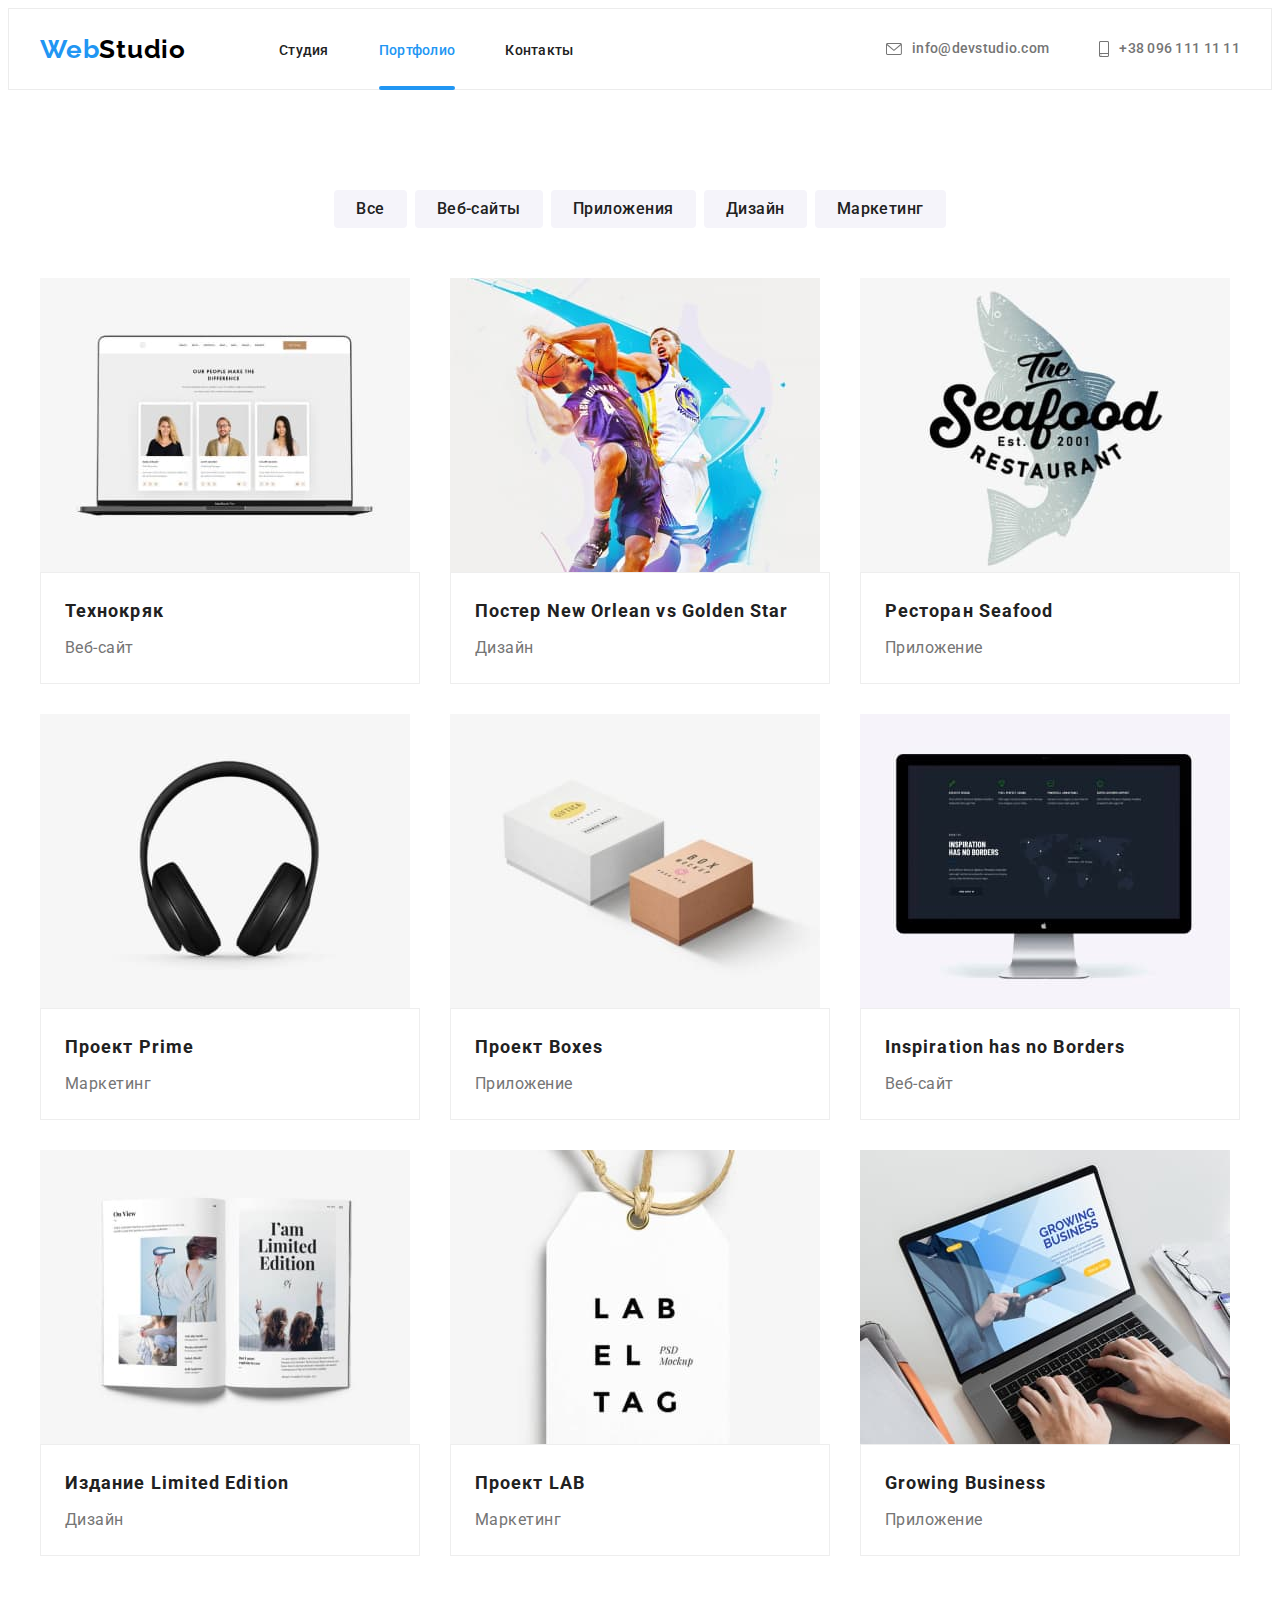
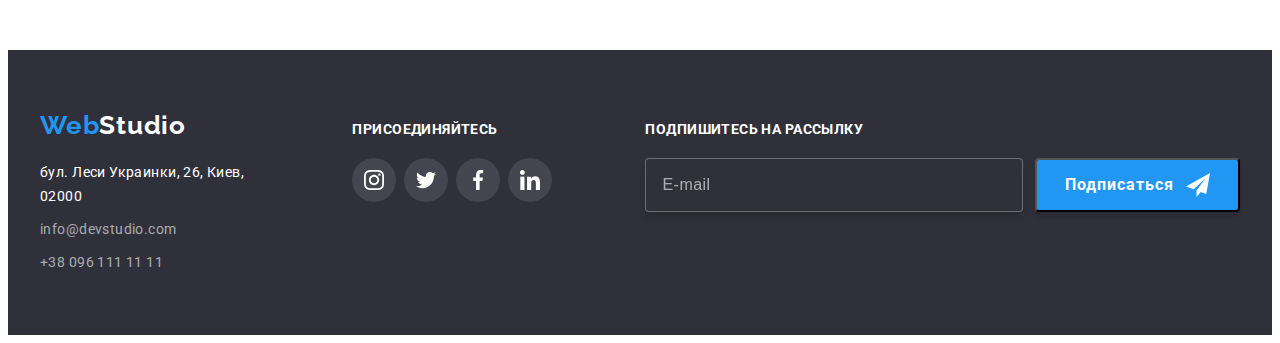
==== portfolio.html @ b23b130c "start" ====
<!DOCTYPE html>
<html lang="en">
<head>
    <meta charset="UTF-8">
    <meta http-equiv="X-UA-Compatible" content="IE=edge">
    <meta name="viewport" content="width=device-width, initial-scale=1.0">
    <title>Портфолио</title>
    <link rel="preconnect" href="https://fonts.gstatic.com">
    <link href="https://fonts.googleapis.com/css2?family=Raleway:wght@700&family=Roboto:wght@400;500;700;900&display=swap"
        rel="stylesheet">
    <link rel="stylesheet" href="https://cdnjs.cloudflare.com/ajax/libs/modern-normalize/1.0.0/modern-normalize.min.css"
        integrity="sha512-ISS7cAi1PEhQ8jnbJpJZMd29NlhNj4AWYyLOSp2CE/CsHxTCu+r+t0D2yoJudVrd0/8fTVPUVDzY5Tvli75u/g=="
        crossorigin="anonymous" />
    <link rel="stylesheet" href="https://cdnjs.cloudflare.com/ajax/libs/animate.css/4.1.1/animate.min.css" />
    <link rel="stylesheet" href="./css/styles.css">
</head>
<body>
    <!--header-->
    <header class="main-header">
        <div class="container">
            <nav class="navigation">
                <a class="link logo" href="index.html" lang="en">Web<span lang="en" class="logo-black">Studio</span>
                </a>
                <ul class="list navigation-list">
                    <li class="navigation-list-item">
                        <a class="link navigation-link" href="index.html">
                            Студия
                        </a>
                    </li>
                    <li class="navigation-list-item">
                        <a class="link navigation-link" href="portfolio.html">
                            <span class="active">Портфолио</span>
                                                    </a>
                    </li>
                    <li class="navigation-list-item">
                        <a class="link navigation-link" href="">
                            Контакты
                        </a>
                    </li>
                </ul>
            </nav>
            <ul class="list address-head-list">
                <li class="address-list-head-item">
                    <a class="link contact-link tel-mail-link" href="mailto:info@devstudio.com">
                        <svg class="contact-icon" width="16" height="12">
                            <use href="./images/sprite.svg#mail"></use>
                        </svg>info@devstudio.com</a>
                </li>
                <li class="address-list-head-item">
                    <a class="link contact-link tel-mail-link" href="tel:+380961111111">
                        <svg class="contact-icon" width="10" height="16">
                            <use href="./images/sprite.svg#smartphone"></use>
                        </svg>+38 096 111 11 11</a>
                </li>
            </ul>
        </div>
    </header>
    <!--main-->
    <main class="main">
        <h1 class="visually-hidden">Portfolio</h1>
            <section class="pf-section">
                <div class="container">
                    <ul class="list portfolio-btn-container">
                        <li class="portfolio-btn-list">
                            <button class="portfolio-btn link" type="button">Все</button>
                        </li>
                        <li class="portfolio-btn-list">
                            <button class="portfolio-btn link" type="button">Веб-сайты</button>
                        </li>
                        <li class="portfolio-btn-list">
                            <button class="portfolio-btn link" type="button">Приложения</button>
                        </li>
                        <li class="portfolio-btn-list">
                            <button class="portfolio-btn link" type="button">Дизайн</button>
                        </li>
                        <li class="portfolio-btn-list">
                            <button class="portfolio-btn link" type="button">Маркетинг</button>
                        </li>
                    </ul>
                    <ul class="pf-project-container">
                        <li class="list pf-pj-list">
                            <a href="" class="pf-pj-link">
                                <div class="pj-content-wrapper">
                                    <img class="pf-img" src="./images/portfolio/proj1.jpg" alt="ноутбук, на мониторе 3 карточки с людьми" width="370" height="294">
                                        <p class="overlay">Технокряк это современная площадка распространения коронавируса. Компании используют эту платформу для цифрового
                                    шпионажа и атак на защищённые сервера конкурентов.</p>
                                </div>
                                <div class="pf-project-format">
                                    <h2 class="pf-project-title">Технокряк</h2>
                                    <p class="pf-projects">Веб-сайт</p>
                                </div>
                            </a>
                        </li>
                        <li class="list pf-pj-list">
                            <a href="" class="pf-pj-link">
                                <div class="pj-content-wrapper">
                                    <img class="pf-img" src="./images/portfolio/proj2.jpg" alt="два баскетболиста в прыжке с мячом" width="370" height="294">
                                    <p class="overlay">Технокряк это современная площадка распространения коронавируса. Компании используют эту платформу для цифрового
                                    шпионажа и атак на защищённые сервера конкурентов.</p>
                                </div>
                                    <div class="pf-project-format">
                                    <h2 class="pf-project-title">Постер <span lang="en">New Orlean vs Golden Star</span></h2>
                                    <p class="pf-projects">Дизайн</p>   
                                </div>
                            </a>
                        </li>
                        <li class="list pf-pj-list">
                            <a href="" class="pf-pj-link">
                                <div class="pj-content-wrapper">
                                    <img class="pf-img" src="./images/portfolio/proj3.jpg" alt="логотип ресторана Сиафуд" width="370" height="294">
                                    <p class="overlay">Технокряк это современная площадка распространения коронавируса. Компании используют эту платформу для цифрового
                                    шпионажа и атак на защищённые сервера конкурентов.</p>
                                </div>
                                    <div class="pf-project-format">
                                    <h2 class="pf-project-title">Ресторан <span lang="en">Seafood</span></h2>
                                    <p class="pf-projects">Приложение</p>
                                </div>
                            </a>
                        </li>
                        <li class="list pf-pj-list">
                            <a href="" class="pf-pj-link">
                                <div class="pj-content-wrapper">
                                    <img class="pf-img" src="./images/portfolio/proj4.jpg" alt="черные наушники" width="370" height="294">
                                    <p class="overlay">Технокряк это современная площадка распространения коронавируса. Компании используют эту платформу для цифрового
                                    шпионажа и атак на защищённые сервера конкурентов.</p>
                                </div>
                                    <div class="pf-project-format">
                                    <h2 class="pf-project-title">Проект <span lang="en">Prime</span></h2>
                                    <p class="pf-projects">Маркетинг</p>
                                </div>
                            </a>
                        </li>
                        <li class="list pf-pj-list">
                            <a href="" class="pf-pj-link">
                                <div class="pj-content-wrapper">
                                    <img class="pf-img" src="./images/portfolio/proj5.jpg" alt="две коробочки белого и коричневого цвета" width="370" height="294">
                                    <p class="overlay">Технокряк это современная площадка распространения коронавируса. Компании используют эту платформу для цифрового
                                    шпионажа и атак на защищённые сервера конкурентов.</p>
                                </div>
                                    <div class="pf-project-format">
                                    <h2 class="pf-project-title">Проект <span lang="en">Boxes</span></h2>
                                    <p class="pf-projects">Приложение</p>
                                </div>
                            </a>
                        </li>
                        <li class="list pf-pj-list">
                            <a href="" class="pf-pj-link">
                                <div class="pj-content-wrapper">
                                    <img class="pf-img" src="./images/portfolio/proj6.jpg" alt="монитор эппл с открытым веб-сайтом вдохновение не имеет границ" width="370" height="294">
                                    <p class="overlay">Технокряк это современная площадка распространения коронавируса. Компании используют эту платформу
                                        для цифрового
                                        шпионажа и атак на защищённые сервера конкурентов.</p>
                                </div>
                                <div class="pf-project-format">
                                    <h2 class="pf-project-title" lang="en">Inspiration has no Borders</h2>
                                    <p class="pf-projects">Веб-сайт</p>
                                </div>
                            </a>
                        </li>
                        <li class="list pf-pj-list">
                            <a href="" class="pf-pj-link">
                                <div class="pj-content-wrapper">
                                    <img class="pf-img" src="./images/portfolio/proj7.jpg" alt="книга в раскрытом виде с надписью на английском языке - я лимитировання серия" width="370" height="294">
                                    <p class="overlay">Технокряк это современная площадка распространения коронавируса. Компании используют эту платформу для цифрового
                                    шпионажа и атак на защищённые сервера конкурентов.</p>
                                </div>
                                    <div class="pf-project-format">
                                    <h2 class="pf-project-title">Издание <span lang="en">Limited Edition</span></h2>
                                    <p class="pf-projects">Дизайн</p>
                                </div>
                            </a>
                        </li>
                        <li class="list pf-pj-list">
                            <a href="" class="pf-pj-link">
                                <div class="pj-content-wrapper">
                                    <img class="pf-img" src="./images/portfolio/proj8.jpg" alt="белая табличка с надписью лаб ель таг" width="370" height="294">
                                    <p class="overlay">Технокряк это современная площадка распространения коронавируса. Компании используют эту платформу для цифрового
                                    шпионажа и атак на защищённые сервера конкурентов.</p>
                                </div>
                                    <div class="pf-project-format">
                                    <h2 class="pf-project-title">Проект <span lang="en">LAB</span></h2>
                                    <p class="pf-projects">Маркетинг</p>
                                </div>
                            </a>
                        </li>
                        <li class="list pf-pj-list">
                            <a href="" class="pf-pj-link">
                                <div class="pj-content-wrapper">
                                    <img class="pf-img" src="./images/portfolio/proj9.jpg"
                                alt="фото ноутбука с надписью растим бизнес, и руки которые там что-то набирают" width="370" height="294">
                                    <p class="overlay">Технокряк это современная площадка распространения коронавируса. Компании используют эту платформу для цифрового
                                    шпионажа и атак на защищённые сервера конкурентов.</p>
                                </div>
                                <div class="pf-project-format">
                                    <h2 class="pf-project-title" lang="en">Growing Business</h2>
                                    <p class="pf-projects">Приложение</p>
                                </div>
                            </a>
                        </li>
                    </ul>
                </div>
            </section>
    </main>
    <!-- footer-->
    <footer class="footer">
        <div class="container">
            <div class="footer-container">
                <a class="link logo-footer" href="index.html" lang="en">Web<span lang="en"
                        class="logo-white">Studio</span></a>
                <address class="address address-footer">
                    <ul class="list address-footer-link">
                        <li class="address-footer-link-item">
                            <a class="link footer-address" href="https://goo.gl/maps/hfsAwoGieSm13fya9" target="_blank"
                                rel="noopener noreferrer">бул. Леси Украинки, 26, Киев, 02000</a>
                        </li>
                        <li class="address-footer-link-item">
                            <a class="link footer-tel-mail-link" href="mailto:info@example.com" lang="en">info@devstudio.com</a>
                        </li>
                        <li class="address-footer-link-item">
                            <a class="link footer-tel-mail-link" href="tel:+380991111111">+38 096 111 11 11</a>
                        </li>
                    </ul>
                </address>
            </div>
            <div class="section-footer-social-icon">
                <p class="footer-social-title">Присоединяйтесь</p>
                <ul class="footer-social-icon list">
                    <li class="footer-social-icon-list">
                        <a href="" class="footer-social-link">
                            <svg class="f-social-icon" width="20x" height="20px">
                                <use href="./images/sprite.svg#instagram"></use>
                            </svg>
                        </a>
                    </li>
                    <li class="footer-social-icon-list">
                        <a href="" class="footer-social-link">
                            <svg class="footer-social-list-icon" width="20x" height="20px">
                                <use href="./images/sprite.svg#twitter"></use>
                            </svg>
                        </a>
                    </li>
                    <li class="footer-social-icon-list">
                        <a href="" class="footer-social-link">
                            <svg class="f-social-icon" width="20x" height="20px">
                                <use href="./images/sprite.svg#facebook"></use>
                            </svg>
                        </a>
                    </li>
                    <li class="footer-social-icon-list">
                        <a href="" class="footer-social-link">
                            <svg class="f-social-icon" width="20x" height="20px">
                                <use href="./images/sprite.svg#linkedin"></use>
                            </svg>
                        </a>
                    </li>
                </ul>
            </div>
            <div>
                <div class="subscribe-footer-form">
                    <p class="footer-form-title">подпишитесь на рассылку</p>
                    <form class="footer-form">
                        <input class="footer-form-email" name="email" type="email" placeholder="E-mail" required autocomplete="off">
                        <button class="footer-form-btn" type="submit">
                            Подписаться
                            <svg class="footer-form-btn-icon" width="24" height="24">
                                <use href="./images/sprite.svg#send-form"></use>
                            </svg>
                        </button>
                    </form>
                </div>
            </div>
        </div>
    </footer>
</body>
</html>
---- css/styles.css ----
/*====================HTML=========================*/
:root {
  --main-font: "Roboto", sans-serif;
  --secondary-font: "Raleway", sans-serif;
  --accent-color: #2196f3;
  --secondary-color: #757575;
  --background-btn-color: #f5f4fa;
  --header-background-color: #ffffff;
  --footer-background-color: #2f303a;
  --black-color: #000000;
  --main-color: #212121;
  --footer-mail-tel: rgba(255, 255, 255, 0.6);
  --border-color: #ececec;
  --pj-border-color: #eeeeee;
  --social-color: #afb1b8;
  --overlay-color: rgba(33, 150, 243, 0.9);
}
body {
  font-family: var(--main-font);
}
.active {
  color: var(--accent-color);
}
.link {
  text-decoration: none;
}
.list {
  list-style: none;
}
h1,
h2,
h3,
h4,
h5,
h6,
p,
ul,
ol {
  margin: 0px;
  padding: 0px;
}
.container {
  width: 1200px;
  margin: 0 auto;
  padding-left: 15px;
  padding-right: 15px;
}
.logo-black {
  color: var(--black-color);
}
.logo-white {
  color: var(--header-background-color);
}
.active {
  color: var(--accent-color);
}

.active::after {
  content: "";
  display: block;
  width: 100%;
  height: 4px;
  background: var(--accent-color);
  border-radius: 2px;
  position: absolute;
  left: 0;
  bottom: 0;
  opacity: 1;
}
/*====================end HTML=========================*/
/*====================HEADER===========================*/
.main-header {
  background-color: var(--header-background-color);
  border: 1px solid var(--border-color);
}
.main-header .container {
  display: flex;
  align-items: center;
}
.navigation {
  display: flex;
  align-items: center;
}
.navigation-list {
  display: flex;
  align-items: center;
}
.navigation-list-item:not(:last-child) {
  margin-right: 50px;
  position: relative;
}
.navigation-link {
  position: relative;
  font-weight: 500;
  font-size: 14px;
  line-height: 1.14;
  letter-spacing: 0.02em;
  color: var(--main-color);
  padding-top: 32px;
  padding-bottom: 32px;
  transition-property: color;
  transition-duration: 250ms;
  transition-timing-function: cubic-bezier(0.4, 0, 0.2, 1);
}
.navigation-link:hover,
.navigation-link:focus {
  color: var(--accent-color);
  transition-duration: 250ms;
  transition-timing-function: cubic-bezier(0.4, 0, 0.2, 1);
}
.navigation-link::after {
  content: "";
  display: block;
  width: 100%;
  height: 4px;
  background-color: var(--accent-color);
  border-radius: 4px;
  position: absolute;
  left: 0;
  bottom: 0;
  opacity: 0;
  transition-property: color, opacity;
  transition-duration: 250ms;
  transition-timing-function: cubic-bezier(0.4, 0, 0.2, 1);
}

.navigation-link:hover::after,
.navigation-link:focus::after {
  opacity: 1;
  background-color: var(--accent-color);
}

.tel-mail-link {
  display: flex;
  position: relative;
  font-weight: 500;
  font-size: 14px;
  line-height: 1.14;
  letter-spacing: 0.02em;
  color: var(--secondary-color);
  padding-top: 32px;
  padding-bottom: 32px;
  align-items: center;
  transition-property: color;
  transition-duration: 250ms;
  transition-timing-function: cubic-bezier(0.4, 0, 0.2, 1);
}
.contact-link:hover,
.contact-link:focus {
  color: var(--accent-color);
}
.contact-link:hover svg,
.contact-link:focus svg {
  fill: var(--accent-color);
}
.contact-link::after {
  content: "";
  display: block;
  width: 100%;
  height: 4px;
  background: var(--accent-color);
  border-radius: 2px;
  position: absolute;
  left: 0;
  bottom: 0;
  opacity: 0;
  bottom: -1px;
  transition-property: color, opacity;
  transition-duration: 250ms;
  transition-timing-function: cubic-bezier(0.4, 0, 0.2, 1);
}

.contact-link:hover::after,
.contact-link:focus::after {
  display: block;
  background: var(--accent-color);
  opacity: 1;
}
.address-head-list {
  display: flex;
  align-items: center;
  margin-left: auto;
}
.address-list-head-item {
  margin: 0;
  padding: 0;
}
.address-list-head-item:not(:last-child) {
  margin-right: 50px;
}
.logo {
  font-family: var(--secondary-font);
  font-weight: 700;
  font-size: 26px;
  line-height: 1.19;
  letter-spacing: 0.03em;
  color: var(--accent-color);
  margin-right: 93px;
  animation-name: backInLeft;
  animation-duration: 1000ms;
  animation-timing-function: linear;
  animation-iteration-count: 1;
}
.contact-icon {
  fill: var(--secondary-color);
  margin-right: 10px;
  transition-property: fill;
  transition-duration: 250ms;
  transition-timing-function: cubic-bezier(0.4, 0, 0.2, 1);
}

/*====================end HEADER===========================*/
/*====================HERO SECTION===========================*/
.hero-section {
  text-align: center;
  margin: 0 auto;
  background-color: var(--footer-background-color);
  background-image: linear-gradient(
      rgba(47, 48, 58, 0.4),
      rgba(47, 48, 58, 0.4)
    ),
    url(../images/backgroundImg.jpg);
  background-repeat: no-repeat;
  background-size: cover;
  padding-top: 0px;
  padding-bottom: 0px;
  max-width: 1600px;
}
.hero-section .container {
  padding-top: 200px;
  padding-bottom: 200px;
}
.hero-head {
  font-weight: 900;
  font-size: 44px;
  line-height: 1.5;
  letter-spacing: 0.06em;
  text-transform: uppercase;
  color: var(--header-background-color);
  width: 696px;
  height: 120px;
  margin: 0 auto;
  margin-bottom: 30px;
}
.modal-btn {
  font-family: var(--main-font);
  display: inline-block;
  min-width: 200px;
  padding: 12px 32px;
  background: var(--accent-color);
  box-shadow: 0px 4px 4px rgba(0, 0, 0, 0.15);
  border-radius: 4px;
  font-weight: 700;
  font-size: 16px;
  line-height: 1.87;
  letter-spacing: 0.06em;
  cursor: pointer;
  color: var(--header-background-color);
  background-color: var(--accent-color);
}
/*====================end HERO SECTION===========================*/
/*====================ABOUT SECTION===========================*/
.about {
  padding-bottom: 47px;
  padding-top: 94px;
}
.benefits-item {
  width: 270px;
  margin-left: 30px;
}
.benefits-list {
  margin-left: -30px;
}
.title-benefit {
  font-weight: 700;
  font-size: 14px;
  line-height: 1.14;
  letter-spacing: 0.03em;
  text-transform: uppercase;
  color: var(--main-color);
  margin-bottom: 10px;
}
.benefits-about {
  font-weight: normal;
  font-size: 14px;
  line-height: 1.71;
  letter-spacing: 0.03em;
  color: var(--secondary-color);
  width: 270px;
}
.about .container .list {
  display: flex;
  align-items: center;
}
.about-icon {
  display: flex;
  align-items: center;
  justify-content: center;
  width: 270px;
  height: 120px;
  background: #f5f4fa;
  border-radius: 4px;
  margin-bottom: 30px;
}
/*====================end ABOUT SECTION===========================*/
/*====================WHAT WE DO SECTION===========================*/
.img-wht-we-do {
  display: block;
}
.we-do-section {
  padding-top: 47px;
  padding-bottom: 94px;
}
.title {
  font-weight: 700;
  font-size: 36px;
  line-height: 1.16;
  text-align: center;
  letter-spacing: 0.03em;
  color: var(--main-color);
  margin-bottom: 50px;
}
.we-do-list {
  display: flex;
  align-items: center;
  margin-left: -30px;
  margin-top: -30px;
}
.we-do-list-item {
  position: relative;
  flex-basis: calc(100% / 3 - 30px);
  margin-left: 30px;
  margin-top: 30px;
}
.what-we-do-overlay {
  font-family: var(--main-font);
  font-weight: 700;
  font-size: 14px;
  line-height: 1.14;
  text-align: center;
  letter-spacing: 0.03em;
  text-transform: uppercase;
  color: var(--header-background-color);
  background-color: rgba(47, 48, 58, 0.8);
  padding-top: 27px;
  padding-bottom: 27px;
  position: absolute;
  width: 100%;
  bottom: 0;
  left: 0;
}
/*====================end WHAT WE DO SECTION===========================*/
/*====================OUR TEAM SECTION===========================*/
.our-team-img {
  display: block;
}
.our-team-section {
  background-color: var(--background-btn-color);
  padding-top: 94px;
  padding-bottom: 94px;
}
.our-team-name {
  font-weight: 500;
  font-size: 16px;
  line-height: 1.18;
  text-align: center;
  letter-spacing: 0.03em;
  color: var(--main-color);
  margin-bottom: 10px;
}
.our-team-list {
  display: flex;
  align-items: center;
  margin-top: -30px;
  margin-left: -30px;
}
.our-team-list-item {
  flex-basis: calc(100% / 4 - -30px);
  margin-top: 30px;
  margin-left: 30px;
  background-color: var(--header-background-color);
  box-shadow: 0px 1px 3px rgba(0, 0, 0, 0.12), 0px 1px 1px rgba(0, 0, 0, 0.14),
    0px 2px 1px rgba(0, 0, 0, 0.2);
}
.our-team-card-format {
  padding: 30px 32px;
}
.our-team-duty {
  font-weight: 400;
  font-size: 16px;
  line-height: 1.18;
  text-align: center;
  letter-spacing: 0.03em;
  color: var(--secondary-color);
  margin-bottom: 16px;
}
.social-list {
  display: flex;
  align-items: center;
  justify-content: center;
}

.social-list-item:not(:last-child) {
  margin-right: 10px;
}

.social-list-link {
  display: flex;
  align-items: center;
  justify-content: center;
  width: 44px;
  height: 44px;
  border-radius: 50%;
  fill: var(--social-color);
  transition-property: fill, background-color;
  transition-duration: 250ms;
  transition-timing-function: cubic-bezier(0.4, 0, 0.2, 1);
}

.social-list-link:hover,
.social-list-link:focus {
  fill: var(--header-background-color);
  background-color: var(--accent-color);
}

/*====================end OUR TEAM SECTION===========================*/
/*====================CUSTOMERS===========================*/
.customer-section {
  padding-top: 94px;
  padding-bottom: 94px;
}

.customer-list {
  display: flex;
  align-items: center;
  justify-content: center;
  margin: 0 auto;
}

.customer-list-item {
  width: 170px;
  height: 90px;
}

.customer-list-item:not(:last-child) {
  margin-right: 30px;
}

.customer-list-link {
  display: flex;
  align-items: center;
  justify-content: center;
  cursor: pointer;
  width: 100%;
  height: 100%;
  fill: var(--social-color);
  border: solid 1px var(--social-color);
  border-radius: 4px;
  transition-property: fill, background-color;
  transition-duration: 250ms;
  transition-timing-function: cubic-bezier(0.4, 0, 0.2, 1);
}

.customer-list-link:hover,
.customer-list-link:focus {
  fill: var(--accent-color);
  border-color: var(--accent-color);
  border-radius: 4px;
  transition-property: fill, border-color;
  transition-duration: 250ms;
  transition-timing-function: cubic-bezier(0.4, 0, 0.2, 1);
}

.customer-title {
  font-weight: 700;
  font-size: 36px;
  line-height: 1.16;
  text-align: center;
  letter-spacing: 0.03em;
  color: var(--main-color);
  margin-bottom: 50px;
}
/*====================end CUSTOMERS===========================*/
/*====================PORTFOLIO===========================*/
.pf-img {
  display: block;
}
.portfolio-btn {
  font-family: var(--main-font);
  font-weight: 500;
  font-size: 16px;
  line-height: 1.62;
  text-align: center;
  letter-spacing: 0.03em;
  color: var(--main-color);
  cursor: pointer;
  background-color: var(--background-btn-color);
  border: none;
  padding: 6px 22px;
  border-radius: 4px;
  transition-property: color, background-color, box-shadow;
  transition-duration: 250ms;
  transition-timing-function: cubic-bezier(0.4, 0, 0.2, 1);
}
.portfolio-btn-container {
  display: flex;
  align-items: center;
  justify-content: center;
  margin-bottom: 50px;
}
.portfolio-btn-list:not(:last-child) {
  margin-right: 8px;
}
.pf-section {
  padding-top: 100px;
  padding-bottom: 94px;
  margin: 0 auto;
}
.visually-hidden {
  position: absolute !important;
  clip: rect(1px 1px 1px 1px); /* IE6, IE7 */
  clip: rect(1px, 1px, 1px, 1px);
  padding: 0 !important;
  border: 0 !important;
  height: 1px !important;
  width: 1px !important;
  overflow: hidden;
}
.pf-project-container {
  display: flex;
  flex-wrap: wrap;
  margin-left: -30px;
  margin-top: -30px;
}
.pf-pj-list {
  flex-basis: calc(100% / 3 - 30px);
  width: 370px;
  margin-left: 30px;
  margin-top: 30px;
  box-shadow: 0px 0px 0px rgba(0, 0, 0, 0.12), 0px 0px 0px rgba(0, 0, 0, 0.06),
    0px 0px 0px rgba(0, 0, 0, 0.16);
  transition-property: box-shadow;
  transition-duration: 250ms;
  transition-timing-function: cubic-bezier(0.4, 0, 0.2, 1);
}
.pf-pj-list:hover,
.pf-pj-list:focus {
  cursor: pointer;
  box-shadow: 0px 1px 1px rgba(0, 0, 0, 0.12), 0px 4px 4px rgba(0, 0, 0, 0.06),
    1px 4px 6px rgba(0, 0, 0, 0.16);
  transition-property: box-shadow;
  transition-duration: 250ms;
  transition-timing-function: cubic-bezier(0.4, 0, 0.2, 1);
}
.pf-project-format {
  padding: 20px 24px;
  border: 1px solid var(--pj-border-color);
}
.portfolio-btn:hover,
.portfolio-btn:focus {
  color: var(--header-background-color);
  background-color: var(--accent-color);
  box-shadow: 0px 3px 1px rgba(0, 0, 0, 0.1), 0px 1px 2px rgba(0, 0, 0, 0.08),
    0px 2px 2px rgba(0, 0, 0, 0.12);
}

.pf-project-title {
  width: 322px;
  height: 36px;
  font-weight: 700;
  font-size: 18px;
  line-height: 2;
  letter-spacing: 0.06em;
  color: var(--main-color);
  margin-bottom: 4px;
}

.pf-projects {
  font-weight: 400;
  font-size: 16px;
  line-height: 1.87;
  letter-spacing: 0.03em;
  color: var(--secondary-color);
  width: 322px;
  height: 30px;
}
.pj-content-wrapper {
  position: relative;
  overflow: hidden;
}
.pf-pj-link:hover .overlay,
.pf-pj-link:focus .overlay {
  transform: translateY(0%);
  transition-property: box-shadow;
  transition-duration: 250ms;
  transition-timing-function: cubic-bezier(0.4, 0, 0.2, 1);
}
.pf-pj-link:hover,
.pf-pj-link:focus {
  box-shadow: 0px 1px 1px rgba(0, 0, 0, 0.12), 0px 4px 4px rgba(0, 0, 0, 0.06),
    1px 4px 6px rgba(0, 0, 0, 0.16);
}
.pf-pj-link {
  text-decoration: none;
}
.overlay {
  font-family: var(--main-font);
  font-weight: 400;
  line-height: 28px;
  font-size: 18px;
  letter-spacing: 0.03em;
  position: absolute;
  top: 0;
  left: 0;
  background-color: var(--overlay-color);
  color: var(--header-background-color);
  height: 100%;
  overflow: auto;
  padding-left: 24px;
  padding-right: 24px;
  padding-top: 63px;
  padding-bottom: 63px;
  transform: translateY(100%);
  transition: transform 250ms cubic-bezier(0.4, 0, 0.2, 1);
}
/*====================end PORTFOLIO===========================*/
/*====================FOOTER===========================*/
.footer {
  display: flex;
  align-items: center;
  justify-content: center;
  background-color: var(--footer-background-color);
  padding-top: 60px;
  padding-bottom: 60px;
}
.footer-container {
  margin-right: 70px;
}
.address {
  font-style: normal;
  margin-top: 20px;
}
.address-footer-link {
  display: flex;
  flex-direction: column;
  justify-content: flex-start;
  align-items: flex-start;
}
.footer-address {
  font-weight: normal;
  font-size: 14px;
  line-height: 1.71;
  letter-spacing: 0.03em;
  color: var(--header-background-color);
}
.footer .container {
  display: flex;
  align-items: baseline;
}
.section-footer-social-icon {
  width: 206px;
  height: 80px;
  margin: 0;
  padding: 0;
  box-sizing: content-box;
  margin-right: 93px;
}
.footer-social-icon {
  display: flex;
  align-items: center;
  justify-content: space-between;
}
.footer-social-title {
  font-family: var(--main-font);
  font-weight: 700;
  font-size: 14px;
  line-height: 1.14;
  letter-spacing: 0.03em;
  text-transform: uppercase;
  color: var(--header-background-color);
  margin-bottom: 20px;
}
.footer-social-link-icon:not(:last-child) {
  margin-right: 10px;
}
.address-footer-link-item:not(:last-child) {
  margin-bottom: 9px;
}
.footer-social-link:hover,
.footer-social-link:focus {
  fill: var(--header-background-color);
  background-color: var(--accent-color);
}
.footer-social-link {
  display: flex;
  align-items: center;
  justify-content: center;
  width: 44px;
  height: 44px;
  border-radius: 50%;
  fill: var(--header-background-color);
  background-color: rgba(255, 255, 255, 0.1);
  transition-property: background-color;
  transition-duration: 250ms;
  transition-timing-function: cubic-bezier(0.4, 0, 0.2, 1);
}

.logo-footer {
  font-family: var(--secondary-font);
  font-style: normal;
  font-weight: 700;
  font-size: 26px;
  line-height: 1.19;
  letter-spacing: 0.03em;
  color: var(--accent-color);
}
.footer-tel-mail-link {
  font-weight: normal;
  font-size: 14px;
  line-height: 1.71;
  letter-spacing: 0.03em;
  color: var(--footer-mail-tel);
}
/*====================end FOOTER===========================*/
/*====================FOOTER FORM===========================*/
.footer-form-title {
  font-family: var(--main-font);
  font-weight: 700;
  font-size: 14px;
  line-height: 1.14;
  letter-spacing: 0.03em;
  text-transform: uppercase;
  color: var(--header-background-color);
  margin-bottom: 20px;
}
.footer-form {
  display: flex;
}
.footer-form-email {
  width: 358px;
  height: 50px;
  padding-left: 16px;
  margin-right: 12px;
  font-size: 16px;
  line-height: 1.25;
  letter-spacing: 0.03em;
  color: rgba(255, 255, 255, 0.8);
  background-color: var(--footer-background-color);
  border: 1px solid rgba(255, 255, 255, 0.3);
  filter: drop-shadow(0px 4px 4px rgba(0, 0, 0, 0.15));
  border-radius: 4px;
}
.footer-form-email::placeholder {
  color: rgba(255, 255, 255, 0.6);
}
.footer-form-btn {
  display: flex;
  justify-content: center;
  align-items: center;

  min-width: 200px;
  padding: 10px 28px;
  box-shadow: 0px 4px 4px rgba(0, 0, 0, 0.15);
  border-radius: 4px;
  cursor: pointer;
  color: var(--header-background-color);
  background-color: var(--accent-color);

  font-family: var(--main-font);
  font-weight: 700;
  font-size: 16px;
  line-height: 1.87;
  letter-spacing: 0.06em;
}
.footer-form-btn-icon {
  margin-left: 12px;
  fill: var(--header-background-color);
}
/*====================end FOOTER FORM===========================*/
/*====================MAIN FORM===========================*/
.backdrop {
  position: fixed;
  top: 0;
  left: 0;
  width: 100vw;
  height: 100vh;
  background-color: rgba(0, 0, 0, 0.5);
  transition: opacity, visibility, pointer-events;
  transition-duration: 250ms;
  transition-timing-function: cubic-bezier(0.4, 0, 0.2, 1);
}
.modal {
  position: absolute;
  top: 50%;
  left: 50%;
  transform: translate(-50%, -50%);
  width: 528px;
  height: 580px;
  padding: 40px;
  background-color: var(--header-background-color);
  box-shadow: 0px 1px 3px rgba(0, 0, 0, 0.12), 0px 1px 1px rgba(0, 0, 0, 0.14),
    0px 2px 1px rgba(0, 0, 0, 0.2);
  border-radius: 4px;
}
.modal-close-btn {
  display: flex;
  justify-content: center;
  align-items: center;
  position: absolute;
  top: 8px;
  right: 8px;
  width: 30px;
  height: 30px;
  padding: 6px;
  background-color: var(--header-background-color);
  background: transparent;
  border: 1px solid rgba(0, 0, 0, 0.1);
  border-radius: 50%;
  cursor: pointer;
  transition: fill 250ms cubic-bezier(0.4, 0, 0.2, 1);
}
.modal-close-btn:hover,
.modal-close-btn:focus {
  fill: var(--accent-color);
}
.is-hidden {
  opacity: 0;
  visibility: hidden;
  pointer-events: none;
}

.modal-form {
  display: flex;
  flex-direction: column;
}
.modal-form-title {
  margin-bottom: 12px;
  font-weight: 700;
  font-size: 20px;
  line-height: 1.15;
  text-align: center;
  letter-spacing: 0.03em;
  color: var(--main-color);
}
.modal-form-wrapper {
  display: block;
  position: relative;
  margin-top: 4px;
}
.modal-form-item {
  margin-bottom: 10px;
  font-weight: 400;
  font-size: 12px;
  line-height: 1.16;
  letter-spacing: 0.01em;
  color: var(--secondary-color);
}
.modal-form-input {
  width: 100%;
  height: 40px;
  padding-left: 42px;
  border: 1px solid rgba(33, 33, 33, 0.2);
  border-radius: 4px;
  transition-property: border-color;
  transition-duration: 250ms;
  transition-timing-function: cubic-bezier(0.4, 0, 0.2, 1);
}
.modal-form-input:focus {
  outline: none;
  border-color: var(--accent-color);
}
.modal-form-icon {
  position: absolute;
  top: 50%;
  left: 12px;
  transform: translateY(-50%);
  transition-property: fill;
  transition-duration: 250ms;
  transition-timing-function: cubic-bezier(0.4, 0, 0.2, 1);
}
.modal-form-input:focus + .modal-form-icon {
  fill: var(--accent-color);
}
.modal-form-comment {
  margin-bottom: 20px;
  font-weight: 400;
  font-size: 12px;
  line-height: 14px;
  letter-spacing: 0.01em;
  color: var(--secondary-color);
}
.modal-form-message {
  width: 100%;
  height: 120px;
  padding: 12px 16px;
  margin-top: 4px;
  resize: none;
  font-weight: 400;
  font-size: 14px;
  line-height: 1.14;
  letter-spacing: 0.01em;
  border: 1px solid rgba(33, 33, 33, 0.2);
  border-radius: 4px;
  transition-property: border-color;
  transition-duration: 250ms;
  transition-timing-function: cubic-bezier(0.4, 0, 0.2, 1);
}
.modal-form-message:focus {
  outline: none;
  border-color: var(--accent-color);
}
.modal-form-message::placeholder {
  color: rgba(117, 117, 117, 0.5);
}
.modal-form-check-desc {
  display: flex;
  align-items: center;
  margin-bottom: 30px;
  font-weight: 400;
  font-size: 14px;
  line-height: 1.71;
  letter-spacing: 0.03em;
  color: var(--secondary-color);
}
.modal-form-check-desc::before {
  content: "";
  display: block;
  width: 16px;
  height: 16px;
  margin-right: 8px;
  border: 1px solid var(--main-color);
  cursor: pointer;
}
.modal-form-term:checked + .modal-form-check-desc::before {
  background-image: url(../images/mark.svg);
  background-position: center;
  background-size: cover;
  overflow: hidden;
  border: none;
}

.modal-form-term:focus + .modal-form-check-desc::before {
  outline: 1px solid var(--secondary-color);
}

.modal-form-btn {
  align-self: center;
  width: 200px;
  height: 50px;

  font-weight: 700;
  font-size: 16px;
  line-height: 1.87;
  letter-spacing: 0.06em;

  cursor: pointer;
  color: var(--header-background-color);
  background-color: var(--accent-color);
  box-shadow: 0px 4px 4px rgba(0, 0, 0, 0.15);
  border-radius: 4px;
  border: none;
}

.modal-form-btn:hover,
.modal-form-btn:focus {
  background: #188ce8;
  box-shadow: 0px 4px 4px rgba(0, 0, 0, 0.15);
  border-radius: 4px;
}
/*====================end MAIN FORM===========================*/
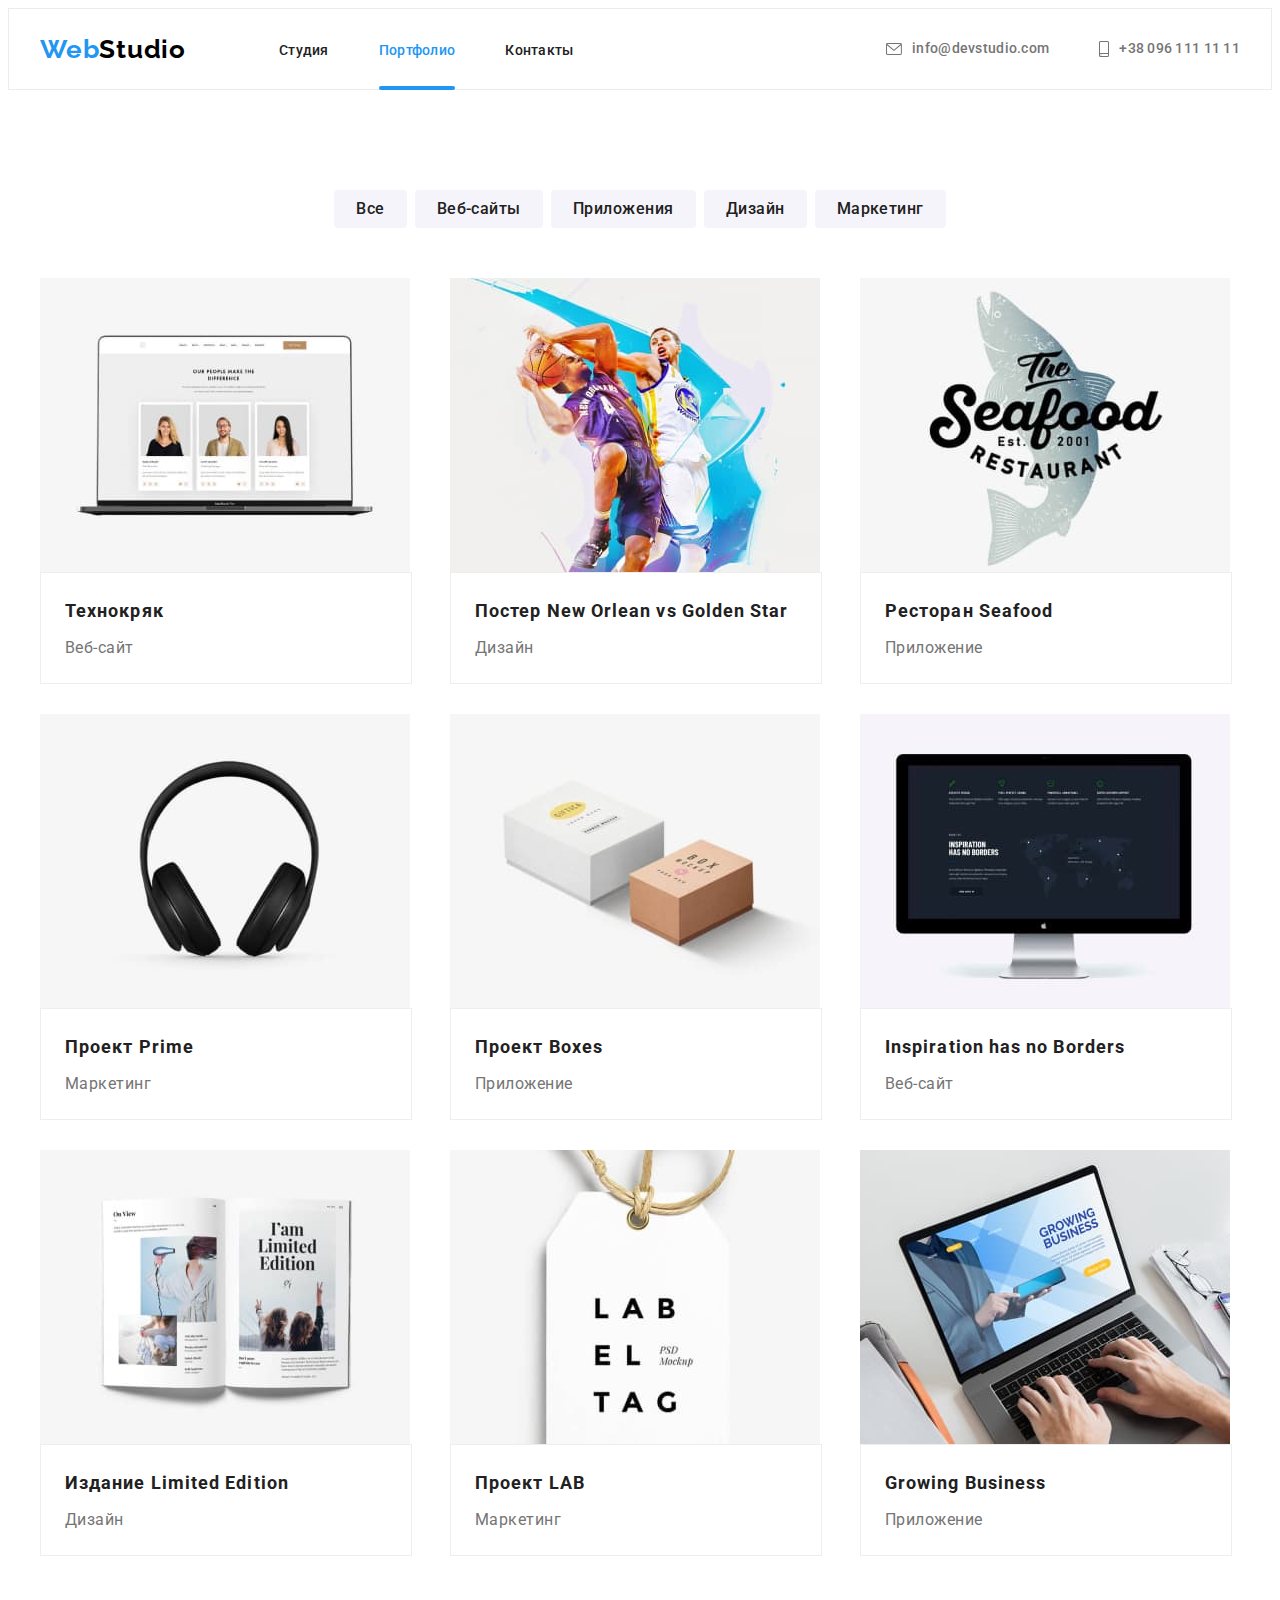
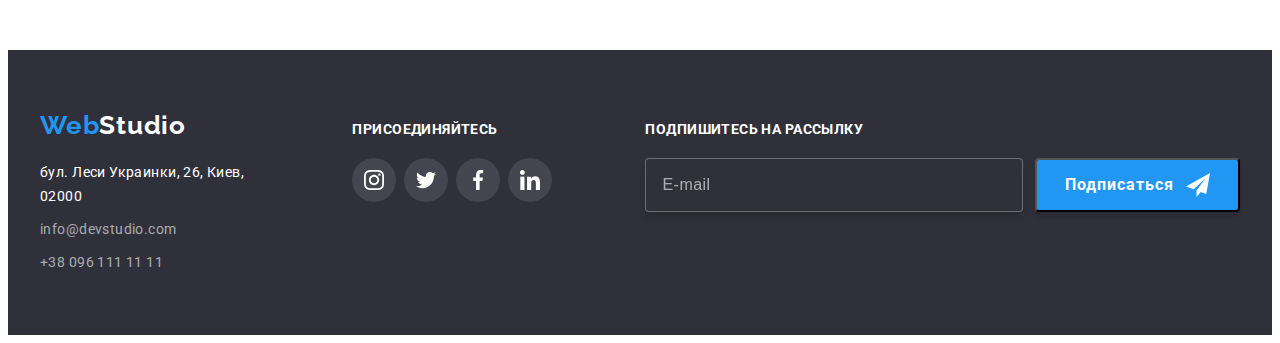
==== commit 5cb647db: "bem" ====
--- a/portfolio.html
+++ b/portfolio.html
@@ -16,39 +16,40 @@
 </head>
 <body>
     <!--header-->
-    <header class="main-header">
-        <div class="container">
+    <header class="header">
+        <div class="header__container">
             <nav class="navigation">
-                <a class="link logo" href="index.html" lang="en">Web<span lang="en" class="logo-black">Studio</span>
+                <a class="link logo" href="index.html" lang="en">
+                    Web<span lang="en" class="logo-black">Studio</span>
                 </a>
-                <ul class="list navigation-list">
-                    <li class="navigation-list-item">
-                        <a class="link navigation-link" href="index.html">
+                <ul class="list menu">
+                    <li class="menu__item">
+                        <a class="link menu__link" href="index.html">
                             Студия
                         </a>
                     </li>
-                    <li class="navigation-list-item">
-                        <a class="link navigation-link" href="portfolio.html">
+                    <li class="menu__item">
+                        <a class="link menu__link" href="portfolio.html">
                             <span class="active">Портфолио</span>
-                                                    </a>
-                    </li>
-                    <li class="navigation-list-item">
-                        <a class="link navigation-link" href="">
+                        </a>
+                    </li>
+                    <li class="menu__item">
+                        <a class="link menu__link" href="">
                             Контакты
                         </a>
                     </li>
                 </ul>
             </nav>
-            <ul class="list address-head-list">
-                <li class="address-list-head-item">
-                    <a class="link contact-link tel-mail-link" href="mailto:info@devstudio.com">
-                        <svg class="contact-icon" width="16" height="12">
+            <ul class="list contact-list">
+                <li class="contact-list__item">
+                    <a class="link contact-list__link tel-mail-link" href="mailto:info@devstudio.com">
+                        <svg class="contact-list__icon" width="16" height="12">
                             <use href="./images/sprite.svg#mail"></use>
                         </svg>info@devstudio.com</a>
                 </li>
-                <li class="address-list-head-item">
-                    <a class="link contact-link tel-mail-link" href="tel:+380961111111">
-                        <svg class="contact-icon" width="10" height="16">
+                <li class="contact-list_item">
+                    <a class="link contact-list__link tel-mail-link" href="tel:+380961111111">
+                        <svg class="contact-list__icon" width="10" height="16">
                             <use href="./images/sprite.svg#smartphone"></use>
                         </svg>+38 096 111 11 11</a>
                 </li>
@@ -56,144 +57,144 @@
         </div>
     </header>
     <!--main-->
-    <main class="main">
+    <main class="portfolio">
         <h1 class="visually-hidden">Portfolio</h1>
-            <section class="pf-section">
+            <section class="portfolio__section">
                 <div class="container">
-                    <ul class="list portfolio-btn-container">
-                        <li class="portfolio-btn-list">
-                            <button class="portfolio-btn link" type="button">Все</button>
-                        </li>
-                        <li class="portfolio-btn-list">
-                            <button class="portfolio-btn link" type="button">Веб-сайты</button>
-                        </li>
-                        <li class="portfolio-btn-list">
-                            <button class="portfolio-btn link" type="button">Приложения</button>
-                        </li>
-                        <li class="portfolio-btn-list">
-                            <button class="portfolio-btn link" type="button">Дизайн</button>
-                        </li>
-                        <li class="portfolio-btn-list">
-                            <button class="portfolio-btn link" type="button">Маркетинг</button>
+                    <ul class="list portfolio__btn-list">
+                        <li class="portfolio__btn-item">
+                            <button class="portfolio__btn link" type="button">Все</button>
+                        </li>
+                        <li class="portfolio__btn-item">
+                            <button class="portfolio__btn link" type="button">Веб-сайты</button>
+                        </li>
+                        <li class="portfolio__btn-item">
+                            <button class="portfolio__btn link" type="button">Приложения</button>
+                        </li>
+                        <li class="portfolio__btn-item">
+                            <button class="portfolio__btn link" type="button">Дизайн</button>
+                        </li>
+                        <li class="portfolio__btn-item">
+                            <button class="portfolio__btn link" type="button">Маркетинг</button>
                         </li>
                     </ul>
-                    <ul class="pf-project-container">
-                        <li class="list pf-pj-list">
-                            <a href="" class="pf-pj-link">
-                                <div class="pj-content-wrapper">
-                                    <img class="pf-img" src="./images/portfolio/proj1.jpg" alt="ноутбук, на мониторе 3 карточки с людьми" width="370" height="294">
-                                        <p class="overlay">Технокряк это современная площадка распространения коронавируса. Компании используют эту платформу для цифрового
-                                    шпионажа и атак на защищённые сервера конкурентов.</p>
-                                </div>
-                                <div class="pf-project-format">
-                                    <h2 class="pf-project-title">Технокряк</h2>
-                                    <p class="pf-projects">Веб-сайт</p>
-                                </div>
-                            </a>
-                        </li>
-                        <li class="list pf-pj-list">
-                            <a href="" class="pf-pj-link">
-                                <div class="pj-content-wrapper">
-                                    <img class="pf-img" src="./images/portfolio/proj2.jpg" alt="два баскетболиста в прыжке с мячом" width="370" height="294">
-                                    <p class="overlay">Технокряк это современная площадка распространения коронавируса. Компании используют эту платформу для цифрового
-                                    шпионажа и атак на защищённые сервера конкурентов.</p>
-                                </div>
-                                    <div class="pf-project-format">
-                                    <h2 class="pf-project-title">Постер <span lang="en">New Orlean vs Golden Star</span></h2>
-                                    <p class="pf-projects">Дизайн</p>   
-                                </div>
-                            </a>
-                        </li>
-                        <li class="list pf-pj-list">
-                            <a href="" class="pf-pj-link">
-                                <div class="pj-content-wrapper">
-                                    <img class="pf-img" src="./images/portfolio/proj3.jpg" alt="логотип ресторана Сиафуд" width="370" height="294">
-                                    <p class="overlay">Технокряк это современная площадка распространения коронавируса. Компании используют эту платформу для цифрового
-                                    шпионажа и атак на защищённые сервера конкурентов.</p>
-                                </div>
-                                    <div class="pf-project-format">
-                                    <h2 class="pf-project-title">Ресторан <span lang="en">Seafood</span></h2>
-                                    <p class="pf-projects">Приложение</p>
-                                </div>
-                            </a>
-                        </li>
-                        <li class="list pf-pj-list">
-                            <a href="" class="pf-pj-link">
-                                <div class="pj-content-wrapper">
-                                    <img class="pf-img" src="./images/portfolio/proj4.jpg" alt="черные наушники" width="370" height="294">
-                                    <p class="overlay">Технокряк это современная площадка распространения коронавируса. Компании используют эту платформу для цифрового
-                                    шпионажа и атак на защищённые сервера конкурентов.</p>
-                                </div>
-                                    <div class="pf-project-format">
-                                    <h2 class="pf-project-title">Проект <span lang="en">Prime</span></h2>
-                                    <p class="pf-projects">Маркетинг</p>
-                                </div>
-                            </a>
-                        </li>
-                        <li class="list pf-pj-list">
-                            <a href="" class="pf-pj-link">
-                                <div class="pj-content-wrapper">
-                                    <img class="pf-img" src="./images/portfolio/proj5.jpg" alt="две коробочки белого и коричневого цвета" width="370" height="294">
-                                    <p class="overlay">Технокряк это современная площадка распространения коронавируса. Компании используют эту платформу для цифрового
-                                    шпионажа и атак на защищённые сервера конкурентов.</p>
-                                </div>
-                                    <div class="pf-project-format">
-                                    <h2 class="pf-project-title">Проект <span lang="en">Boxes</span></h2>
-                                    <p class="pf-projects">Приложение</p>
-                                </div>
-                            </a>
-                        </li>
-                        <li class="list pf-pj-list">
-                            <a href="" class="pf-pj-link">
-                                <div class="pj-content-wrapper">
-                                    <img class="pf-img" src="./images/portfolio/proj6.jpg" alt="монитор эппл с открытым веб-сайтом вдохновение не имеет границ" width="370" height="294">
-                                    <p class="overlay">Технокряк это современная площадка распространения коронавируса. Компании используют эту платформу
+                    <ul class="portfolio__projects">
+                        <li class="list portfolio__item">
+                            <a href="" class="link portfolio__link">
+                                <div class="portfolio__overlay">
+                                    <img class="portfolio__img" src="./images/portfolio/proj1.jpg" alt="ноутбук, на мониторе 3 карточки с людьми" width="370" height="294">
+                                        <p class="portfolio__overlay-txt">Технокряк это современная площадка распространения коронавируса. Компании используют эту платформу для цифрового
+                                    шпионажа и атак на защищённые сервера конкурентов.</p>
+                                </div>
+                                <div class="portfolio__wrapper">
+                                    <h2 class="portfolio__title">Технокряк</h2>
+                                    <p class="portfolio__our-projects">Веб-сайт</p>
+                                </div>
+                            </a>
+                        </li>
+                        <li class="list portfolio__item">
+                            <a href="" class="link portfolio__link">
+                                <div class="portfolio__overlay">
+                                    <img class="portfolio__img" src="./images/portfolio/proj2.jpg" alt="два баскетболиста в прыжке с мячом" width="370" height="294">
+                                    <p class="portfolio__overlay-txt">Технокряк это современная площадка распространения коронавируса. Компании используют эту платформу для цифрового
+                                    шпионажа и атак на защищённые сервера конкурентов.</p>
+                                </div>
+                                    <div class="portfolio__wrapper">
+                                    <h2 class="portfolio__title">Постер <span lang="en">New Orlean vs Golden Star</span></h2>
+                                    <p class="portfolio__our-projects">Дизайн</p>   
+                                </div>
+                            </a>
+                        </li>
+                        <li class="list portfolio__item">
+                            <a href="" class="link portfolio__link">
+                                <div class="portfolio__overlay">
+                                    <img class="portfolio__img" src="./images/portfolio/proj3.jpg" alt="логотип ресторана Сиафуд" width="370" height="294">
+                                    <p class="portfolio__overlay-txt">Технокряк это современная площадка распространения коронавируса. Компании используют эту платформу для цифрового
+                                    шпионажа и атак на защищённые сервера конкурентов.</p>
+                                </div>
+                                    <div class="portfolio__wrapper">
+                                    <h2 class="portfolio__title">Ресторан <span lang="en">Seafood</span></h2>
+                                    <p class="portfolio__our-projects">Приложение</p>
+                                </div>
+                            </a>
+                        </li>
+                        <li class="list portfolio__item">
+                            <a href="" class="link portfolio__link">
+                                <div class="portfolio__overlay">
+                                    <img class="portfolio__img" src="./images/portfolio/proj4.jpg" alt="черные наушники" width="370" height="294">
+                                    <p class="portfolio__overlay-txt">Технокряк это современная площадка распространения коронавируса. Компании используют эту платформу для цифрового
+                                    шпионажа и атак на защищённые сервера конкурентов.</p>
+                                </div>
+                                    <div class="portfolio__wrapper">
+                                    <h2 class="portfolio__title">Проект <span lang="en">Prime</span></h2>
+                                    <p class="portfolio__our-projects">Маркетинг</p>
+                                </div>
+                            </a>
+                        </li>
+                        <li class="list portfolio__item">
+                            <a href="" class="link portfolio__link">
+                                <div class="portfolio__overlay">
+                                    <img class="portfolio__img" src="./images/portfolio/proj5.jpg" alt="две коробочки белого и коричневого цвета" width="370" height="294">
+                                    <p class="portfolio__overlay-txt">Технокряк это современная площадка распространения коронавируса. Компании используют эту платформу для цифрового
+                                    шпионажа и атак на защищённые сервера конкурентов.</p>
+                                </div>
+                                    <div class="portfolio__wrapper">
+                                    <h2 class="portfolio__title">Проект <span lang="en">Boxes</span></h2>
+                                    <p class="portfolio__our-projects">Приложение</p>
+                                </div>
+                            </a>
+                        </li>
+                        <li class="list portfolio__item">
+                            <a href="" class="link portfolio__link">
+                                <div class="portfolio__overlay">
+                                    <img class="portfolio__img" src="./images/portfolio/proj6.jpg" alt="монитор эппл с открытым веб-сайтом вдохновение не имеет границ" width="370" height="294">
+                                    <p class="portfolio__overlay-txt">Технокряк это современная площадка распространения коронавируса. Компании используют эту платформу
                                         для цифрового
                                         шпионажа и атак на защищённые сервера конкурентов.</p>
                                 </div>
-                                <div class="pf-project-format">
-                                    <h2 class="pf-project-title" lang="en">Inspiration has no Borders</h2>
-                                    <p class="pf-projects">Веб-сайт</p>
-                                </div>
-                            </a>
-                        </li>
-                        <li class="list pf-pj-list">
-                            <a href="" class="pf-pj-link">
-                                <div class="pj-content-wrapper">
-                                    <img class="pf-img" src="./images/portfolio/proj7.jpg" alt="книга в раскрытом виде с надписью на английском языке - я лимитировання серия" width="370" height="294">
-                                    <p class="overlay">Технокряк это современная площадка распространения коронавируса. Компании используют эту платформу для цифрового
-                                    шпионажа и атак на защищённые сервера конкурентов.</p>
-                                </div>
-                                    <div class="pf-project-format">
-                                    <h2 class="pf-project-title">Издание <span lang="en">Limited Edition</span></h2>
-                                    <p class="pf-projects">Дизайн</p>
-                                </div>
-                            </a>
-                        </li>
-                        <li class="list pf-pj-list">
-                            <a href="" class="pf-pj-link">
-                                <div class="pj-content-wrapper">
-                                    <img class="pf-img" src="./images/portfolio/proj8.jpg" alt="белая табличка с надписью лаб ель таг" width="370" height="294">
-                                    <p class="overlay">Технокряк это современная площадка распространения коронавируса. Компании используют эту платформу для цифрового
-                                    шпионажа и атак на защищённые сервера конкурентов.</p>
-                                </div>
-                                    <div class="pf-project-format">
-                                    <h2 class="pf-project-title">Проект <span lang="en">LAB</span></h2>
-                                    <p class="pf-projects">Маркетинг</p>
-                                </div>
-                            </a>
-                        </li>
-                        <li class="list pf-pj-list">
-                            <a href="" class="pf-pj-link">
-                                <div class="pj-content-wrapper">
-                                    <img class="pf-img" src="./images/portfolio/proj9.jpg"
+                                <div class="portfolio__wrapper">
+                                    <h2 class="portfolio__title" lang="en">Inspiration has no Borders</h2>
+                                    <p class="portfolio__our-projects">Веб-сайт</p>
+                                </div>
+                            </a>
+                        </li>
+                        <li class="list portfolio__item">
+                            <a href="" class="link portfolio__link">
+                                <div class="portfolio__overlay">
+                                    <img class="portfolio__img" src="./images/portfolio/proj7.jpg" alt="книга в раскрытом виде с надписью на английском языке - я лимитировання серия" width="370" height="294">
+                                    <p class="portfolio__overlay-txt">Технокряк это современная площадка распространения коронавируса. Компании используют эту платформу для цифрового
+                                    шпионажа и атак на защищённые сервера конкурентов.</p>
+                                </div>
+                                    <div class="portfolio__wrapper">
+                                    <h2 class="portfolio__title">Издание <span lang="en">Limited Edition</span></h2>
+                                    <p class="portfolio__our-projects">Дизайн</p>
+                                </div>
+                            </a>
+                        </li>
+                        <li class="list portfolio__item">
+                            <a href="" class="link portfolio__link">
+                                <div class="portfolio__overlay">
+                                    <img class="portfolio__img" src="./images/portfolio/proj8.jpg" alt="белая табличка с надписью лаб ель таг" width="370" height="294">
+                                    <p class="portfolio__overlay-txt">Технокряк это современная площадка распространения коронавируса. Компании используют эту платформу для цифрового
+                                    шпионажа и атак на защищённые сервера конкурентов.</p>
+                                </div>
+                                    <div class="portfolio__wrapper">
+                                    <h2 class="portfolio__title">Проект <span lang="en">LAB</span></h2>
+                                    <p class="portfolio__our-projects">Маркетинг</p>
+                                </div>
+                            </a>
+                        </li>
+                        <li class="list portfolio__item">
+                            <a href="" class="link portfolio__link">
+                                <div class="portfolio__overlay">
+                                    <img class="portfolio__img" src="./images/portfolio/proj9.jpg"
                                 alt="фото ноутбука с надписью растим бизнес, и руки которые там что-то набирают" width="370" height="294">
-                                    <p class="overlay">Технокряк это современная площадка распространения коронавируса. Компании используют эту платформу для цифрового
-                                    шпионажа и атак на защищённые сервера конкурентов.</p>
-                                </div>
-                                <div class="pf-project-format">
-                                    <h2 class="pf-project-title" lang="en">Growing Business</h2>
-                                    <p class="pf-projects">Приложение</p>
+                                    <p class="portfolio__overlay-txt">Технокряк это современная площадка распространения коронавируса. Компании используют эту платформу для цифрового
+                                    шпионажа и атак на защищённые сервера конкурентов.</p>
+                                </div>
+                                <div class="portfolio__wrapper">
+                                    <h2 class="portfolio__title" lang="en">Growing Business</h2>
+                                    <p class="portfolio__our-projects">Приложение</p>
                                 </div>
                             </a>
                         </li>
@@ -203,52 +204,53 @@
     </main>
     <!-- footer-->
     <footer class="footer">
-        <div class="container">
-            <div class="footer-container">
-                <a class="link logo-footer" href="index.html" lang="en">Web<span lang="en"
+        <div class="container footer__container">
+            <div class="footer__nav">
+                <a class="link footer__logo" href="index.html" lang="en">Web<span lang="en"
                         class="logo-white">Studio</span></a>
-                <address class="address address-footer">
-                    <ul class="list address-footer-link">
-                        <li class="address-footer-link-item">
-                            <a class="link footer-address" href="https://goo.gl/maps/hfsAwoGieSm13fya9" target="_blank"
+                <address class="address footer__address">
+                    <ul class="list footer__list">
+                        <li class="footer__item">
+                            <a class="link footer__address" href="https://goo.gl/maps/hfsAwoGieSm13fya9" target="_blank"
                                 rel="noopener noreferrer">бул. Леси Украинки, 26, Киев, 02000</a>
                         </li>
-                        <li class="address-footer-link-item">
-                            <a class="link footer-tel-mail-link" href="mailto:info@example.com" lang="en">info@devstudio.com</a>
-                        </li>
-                        <li class="address-footer-link-item">
-                            <a class="link footer-tel-mail-link" href="tel:+380991111111">+38 096 111 11 11</a>
+                        <li class="footer__item">
+                            <a class="link footer__tel-mail-link" href="mailto:info@example.com"
+                                lang="en">info@devstudio.com</a>
+                        </li>
+                        <li class="footer__item">
+                            <a class="link footer__tel-mail-link" href="tel:+380991111111">+38 096 111 11 11</a>
                         </li>
                     </ul>
                 </address>
             </div>
-            <div class="section-footer-social-icon">
-                <p class="footer-social-title">Присоединяйтесь</p>
-                <ul class="footer-social-icon list">
-                    <li class="footer-social-icon-list">
-                        <a href="" class="footer-social-link">
-                            <svg class="f-social-icon" width="20x" height="20px">
+            <div class="footer__social">
+                <p class="footer__social-title">Присоединяйтесь</p>
+                <ul class="footer__icon list">
+                    <li class="footer__icon-item">
+                        <a href="" class="footer__social-link">
+                            <svg class="footer__social-icon" width="20x" height="20px">
                                 <use href="./images/sprite.svg#instagram"></use>
                             </svg>
                         </a>
                     </li>
-                    <li class="footer-social-icon-list">
-                        <a href="" class="footer-social-link">
-                            <svg class="footer-social-list-icon" width="20x" height="20px">
+                    <li class="footer__icon-item">
+                        <a href="" class="footer__social-link">
+                            <svg class="footer__social-icon" width="20x" height="20px">
                                 <use href="./images/sprite.svg#twitter"></use>
                             </svg>
                         </a>
                     </li>
-                    <li class="footer-social-icon-list">
-                        <a href="" class="footer-social-link">
-                            <svg class="f-social-icon" width="20x" height="20px">
+                    <li class="footer__icon-item">
+                        <a href="" class="footer__social-link">
+                            <svg class="footer__social-icon" width="20x" height="20px">
                                 <use href="./images/sprite.svg#facebook"></use>
                             </svg>
                         </a>
                     </li>
-                    <li class="footer-social-icon-list">
-                        <a href="" class="footer-social-link">
-                            <svg class="f-social-icon" width="20x" height="20px">
+                    <li class="footer__icon-item">
+                        <a href="" class="footer__social-link">
+                            <svg class="footer__social-icon" width="20x" height="20px">
                                 <use href="./images/sprite.svg#linkedin"></use>
                             </svg>
                         </a>
@@ -256,13 +258,14 @@
                 </ul>
             </div>
             <div>
-                <div class="subscribe-footer-form">
-                    <p class="footer-form-title">подпишитесь на рассылку</p>
-                    <form class="footer-form">
-                        <input class="footer-form-email" name="email" type="email" placeholder="E-mail" required autocomplete="off">
-                        <button class="footer-form-btn" type="submit">
+                <div class="footer__form">
+                    <p class="footer__form-title">подпишитесь на рассылку</p>
+                    <form class="footer__form-subscribe">
+                        <input class="footer__form-email" name="email" type="email" placeholder="E-mail" required
+                            autocomplete="off">
+                        <button class="footer__form-btn" type="submit">
                             Подписаться
-                            <svg class="footer-form-btn-icon" width="24" height="24">
+                            <svg class="footer__form-btn-icon" width="24" height="24">
                                 <use href="./images/sprite.svg#send-form"></use>
                             </svg>
                         </button>
--- a/css/styles.css
+++ b/css/styles.css
@@ -69,11 +69,17 @@
 }
 /*====================end HTML=========================*/
 /*====================HEADER===========================*/
-.main-header {
+.header {
   background-color: var(--header-background-color);
   border: 1px solid var(--border-color);
 }
-.main-header .container {
+.header__container {
+  width: 1200px;
+  margin: 0 auto;
+  padding-left: 15px;
+  padding-right: 15px;
+}
+.header .header__container {
   display: flex;
   align-items: center;
 }
@@ -81,15 +87,15 @@
   display: flex;
   align-items: center;
 }
-.navigation-list {
-  display: flex;
-  align-items: center;
-}
-.navigation-list-item:not(:last-child) {
+.menu {
+  display: flex;
+  align-items: center;
+}
+.menu__item:not(:last-child) {
   margin-right: 50px;
   position: relative;
 }
-.navigation-link {
+.menu__link {
   position: relative;
   font-weight: 500;
   font-size: 14px;
@@ -102,13 +108,13 @@
   transition-duration: 250ms;
   transition-timing-function: cubic-bezier(0.4, 0, 0.2, 1);
 }
-.navigation-link:hover,
-.navigation-link:focus {
+.menu__link:hover,
+.menu__link:focus {
   color: var(--accent-color);
   transition-duration: 250ms;
   transition-timing-function: cubic-bezier(0.4, 0, 0.2, 1);
 }
-.navigation-link::after {
+.menu__link::after {
   content: "";
   display: block;
   width: 100%;
@@ -124,8 +130,8 @@
   transition-timing-function: cubic-bezier(0.4, 0, 0.2, 1);
 }
 
-.navigation-link:hover::after,
-.navigation-link:focus::after {
+.menu__link:hover::after,
+.menu__link:focus::after {
   opacity: 1;
   background-color: var(--accent-color);
 }
@@ -145,15 +151,15 @@
   transition-duration: 250ms;
   transition-timing-function: cubic-bezier(0.4, 0, 0.2, 1);
 }
-.contact-link:hover,
-.contact-link:focus {
+.contact-list__link:hover,
+.contact-list__link:focus {
   color: var(--accent-color);
 }
-.contact-link:hover svg,
-.contact-link:focus svg {
+.contact-list__link:hover svg,
+.contact-list__link:focus svg {
   fill: var(--accent-color);
 }
-.contact-link::after {
+.contact-list__link::after {
   content: "";
   display: block;
   width: 100%;
@@ -170,24 +176,25 @@
   transition-timing-function: cubic-bezier(0.4, 0, 0.2, 1);
 }
 
-.contact-link:hover::after,
-.contact-link:focus::after {
+.contact-list__link:hover::after,
+.contact-list__link:focus::after {
   display: block;
   background: var(--accent-color);
   opacity: 1;
 }
-.address-head-list {
+.contact-list {
   display: flex;
   align-items: center;
   margin-left: auto;
 }
-.address-list-head-item {
+.contact-list__item {
   margin: 0;
   padding: 0;
 }
-.address-list-head-item:not(:last-child) {
+.contact-list__item:not(:last-child) {
   margin-right: 50px;
 }
+
 .logo {
   font-family: var(--secondary-font);
   font-weight: 700;
@@ -201,7 +208,7 @@
   animation-timing-function: linear;
   animation-iteration-count: 1;
 }
-.contact-icon {
+.contact-list__icon {
   fill: var(--secondary-color);
   margin-right: 10px;
   transition-property: fill;
@@ -211,7 +218,7 @@
 
 /*====================end HEADER===========================*/
 /*====================HERO SECTION===========================*/
-.hero-section {
+.hero {
   text-align: center;
   margin: 0 auto;
   background-color: var(--footer-background-color);
@@ -226,11 +233,11 @@
   padding-bottom: 0px;
   max-width: 1600px;
 }
-.hero-section .container {
+.hero .container {
   padding-top: 200px;
   padding-bottom: 200px;
 }
-.hero-head {
+.hero__title {
   font-weight: 900;
   font-size: 44px;
   line-height: 1.5;
@@ -264,14 +271,14 @@
   padding-bottom: 47px;
   padding-top: 94px;
 }
-.benefits-item {
+.about__item {
   width: 270px;
   margin-left: 30px;
 }
-.benefits-list {
+.about__list {
   margin-left: -30px;
 }
-.title-benefit {
+.about__title {
   font-weight: 700;
   font-size: 14px;
   line-height: 1.14;
@@ -280,7 +287,7 @@
   color: var(--main-color);
   margin-bottom: 10px;
 }
-.benefits-about {
+.about__text {
   font-weight: normal;
   font-size: 14px;
   line-height: 1.71;
@@ -292,7 +299,7 @@
   display: flex;
   align-items: center;
 }
-.about-icon {
+.about__icon {
   display: flex;
   align-items: center;
   justify-content: center;
@@ -304,13 +311,14 @@
 }
 /*====================end ABOUT SECTION===========================*/
 /*====================WHAT WE DO SECTION===========================*/
-.img-wht-we-do {
+.we-do__img {
   display: block;
 }
-.we-do-section {
+.we-do {
   padding-top: 47px;
   padding-bottom: 94px;
 }
+
 .title {
   font-weight: 700;
   font-size: 36px;
@@ -320,19 +328,19 @@
   color: var(--main-color);
   margin-bottom: 50px;
 }
-.we-do-list {
+.we-do__list {
   display: flex;
   align-items: center;
   margin-left: -30px;
   margin-top: -30px;
 }
-.we-do-list-item {
+.we-do__item {
   position: relative;
   flex-basis: calc(100% / 3 - 30px);
   margin-left: 30px;
   margin-top: 30px;
 }
-.what-we-do-overlay {
+.we-do__overlay {
   font-family: var(--main-font);
   font-weight: 700;
   font-size: 14px;
@@ -351,15 +359,15 @@
 }
 /*====================end WHAT WE DO SECTION===========================*/
 /*====================OUR TEAM SECTION===========================*/
-.our-team-img {
+.team__img {
   display: block;
 }
-.our-team-section {
+.team {
   background-color: var(--background-btn-color);
   padding-top: 94px;
   padding-bottom: 94px;
 }
-.our-team-name {
+.team__name {
   font-weight: 500;
   font-size: 16px;
   line-height: 1.18;
@@ -368,13 +376,13 @@
   color: var(--main-color);
   margin-bottom: 10px;
 }
-.our-team-list {
+.team__list {
   display: flex;
   align-items: center;
   margin-top: -30px;
   margin-left: -30px;
 }
-.our-team-list-item {
+.team__item {
   flex-basis: calc(100% / 4 - -30px);
   margin-top: 30px;
   margin-left: 30px;
@@ -382,10 +390,10 @@
   box-shadow: 0px 1px 3px rgba(0, 0, 0, 0.12), 0px 1px 1px rgba(0, 0, 0, 0.14),
     0px 2px 1px rgba(0, 0, 0, 0.2);
 }
-.our-team-card-format {
+.team__format {
   padding: 30px 32px;
 }
-.our-team-duty {
+.team__duty {
   font-weight: 400;
   font-size: 16px;
   line-height: 1.18;
@@ -394,17 +402,17 @@
   color: var(--secondary-color);
   margin-bottom: 16px;
 }
-.social-list {
+.team__social-list {
   display: flex;
   align-items: center;
   justify-content: center;
 }
 
-.social-list-item:not(:last-child) {
+.team__social-item:not(:last-child) {
   margin-right: 10px;
 }
 
-.social-list-link {
+.team__social-link {
   display: flex;
   align-items: center;
   justify-content: center;
@@ -417,36 +425,36 @@
   transition-timing-function: cubic-bezier(0.4, 0, 0.2, 1);
 }
 
-.social-list-link:hover,
-.social-list-link:focus {
+.team__social-link:hover,
+.team__social-link:focus {
   fill: var(--header-background-color);
   background-color: var(--accent-color);
 }
 
 /*====================end OUR TEAM SECTION===========================*/
 /*====================CUSTOMERS===========================*/
-.customer-section {
+.customer {
   padding-top: 94px;
   padding-bottom: 94px;
 }
 
-.customer-list {
+.customer__list {
   display: flex;
   align-items: center;
   justify-content: center;
   margin: 0 auto;
 }
 
-.customer-list-item {
+.customer__item {
   width: 170px;
   height: 90px;
 }
 
-.customer-list-item:not(:last-child) {
+.customer__item:not(:last-child) {
   margin-right: 30px;
 }
 
-.customer-list-link {
+.customer__link {
   display: flex;
   align-items: center;
   justify-content: center;
@@ -461,8 +469,8 @@
   transition-timing-function: cubic-bezier(0.4, 0, 0.2, 1);
 }
 
-.customer-list-link:hover,
-.customer-list-link:focus {
+.customer__link:hover,
+.customer__link:focus {
   fill: var(--accent-color);
   border-color: var(--accent-color);
   border-radius: 4px;
@@ -470,22 +478,12 @@
   transition-duration: 250ms;
   transition-timing-function: cubic-bezier(0.4, 0, 0.2, 1);
 }
-
-.customer-title {
-  font-weight: 700;
-  font-size: 36px;
-  line-height: 1.16;
-  text-align: center;
-  letter-spacing: 0.03em;
-  color: var(--main-color);
-  margin-bottom: 50px;
-}
 /*====================end CUSTOMERS===========================*/
 /*====================PORTFOLIO===========================*/
-.pf-img {
+.portfolio__img {
   display: block;
 }
-.portfolio-btn {
+.portfolio__btn {
   font-family: var(--main-font);
   font-weight: 500;
   font-size: 16px;
@@ -502,16 +500,16 @@
   transition-duration: 250ms;
   transition-timing-function: cubic-bezier(0.4, 0, 0.2, 1);
 }
-.portfolio-btn-container {
+.portfolio__btn-list {
   display: flex;
   align-items: center;
   justify-content: center;
   margin-bottom: 50px;
 }
-.portfolio-btn-list:not(:last-child) {
+.portfolio__btn-item:not(:last-child) {
   margin-right: 8px;
 }
-.pf-section {
+.portfolio__section {
   padding-top: 100px;
   padding-bottom: 94px;
   margin: 0 auto;
@@ -526,25 +524,33 @@
   width: 1px !important;
   overflow: hidden;
 }
-.pf-project-container {
+.portfolio__projects {
   display: flex;
   flex-wrap: wrap;
   margin-left: -30px;
   margin-top: -30px;
 }
-.pf-pj-list {
+.portfolio__item {
+  display: flex;
+  align-items: center;
   flex-basis: calc(100% / 3 - 30px);
   width: 370px;
   margin-left: 30px;
   margin-top: 30px;
-  box-shadow: 0px 0px 0px rgba(0, 0, 0, 0.12), 0px 0px 0px rgba(0, 0, 0, 0.06),
-    0px 0px 0px rgba(0, 0, 0, 0.16);
+}
+.portfolio__link {
   transition-property: box-shadow;
   transition-duration: 250ms;
   transition-timing-function: cubic-bezier(0.4, 0, 0.2, 1);
 }
-.pf-pj-list:hover,
-.pf-pj-list:focus {
+.portfolio__link:hover,
+.portfolio__link:focus {
+  box-shadow: 0px 1px 1px rgba(0, 0, 0, 0.12), 0px 4px 4px rgba(0, 0, 0, 0.06),
+    1px 4px 6px rgba(0, 0, 0, 0.16);
+}
+.portfolio__item:hover .overlay,
+.portfolio__item:focus .overlay {
+  transform: translateY(0%);
   cursor: pointer;
   box-shadow: 0px 1px 1px rgba(0, 0, 0, 0.12), 0px 4px 4px rgba(0, 0, 0, 0.06),
     1px 4px 6px rgba(0, 0, 0, 0.16);
@@ -552,19 +558,19 @@
   transition-duration: 250ms;
   transition-timing-function: cubic-bezier(0.4, 0, 0.2, 1);
 }
-.pf-project-format {
+.portfolio__wrapper {
   padding: 20px 24px;
   border: 1px solid var(--pj-border-color);
 }
-.portfolio-btn:hover,
-.portfolio-btn:focus {
+.portfolio__btn:hover,
+.portfolio__btn:focus {
   color: var(--header-background-color);
   background-color: var(--accent-color);
   box-shadow: 0px 3px 1px rgba(0, 0, 0, 0.1), 0px 1px 2px rgba(0, 0, 0, 0.08),
     0px 2px 2px rgba(0, 0, 0, 0.12);
 }
 
-.pf-project-title {
+.portfolio__title {
   width: 322px;
   height: 36px;
   font-weight: 700;
@@ -575,7 +581,7 @@
   margin-bottom: 4px;
 }
 
-.pf-projects {
+.portfolio__our-projects {
   font-weight: 400;
   font-size: 16px;
   line-height: 1.87;
@@ -584,26 +590,27 @@
   width: 322px;
   height: 30px;
 }
-.pj-content-wrapper {
+.portfolio__overlay {
   position: relative;
   overflow: hidden;
 }
-.pf-pj-link:hover .overlay,
-.pf-pj-link:focus .overlay {
+.portfolio__item:hover,
+.portfolio__item:focus {
   transform: translateY(0%);
   transition-property: box-shadow;
   transition-duration: 250ms;
   transition-timing-function: cubic-bezier(0.4, 0, 0.2, 1);
 }
-.pf-pj-link:hover,
-.pf-pj-link:focus {
+
+.portfolio__item:hover,
+.portfolio__item:focus {
   box-shadow: 0px 1px 1px rgba(0, 0, 0, 0.12), 0px 4px 4px rgba(0, 0, 0, 0.06),
     1px 4px 6px rgba(0, 0, 0, 0.16);
 }
-.pf-pj-link {
+.portfolio__item {
   text-decoration: none;
 }
-.overlay {
+.portfolio__overlay-txt {
   font-family: var(--main-font);
   font-weight: 400;
   line-height: 28px;
@@ -621,7 +628,13 @@
   padding-top: 63px;
   padding-bottom: 63px;
   transform: translateY(100%);
-  transition: transform 250ms cubic-bezier(0.4, 0, 0.2, 1);
+  transition-property: transform;
+  transition-duration: 250ms;
+  transition-timing-function: cubic-bezier(0.4, 0, 0.2, 1);
+}
+.portfolio__link:hover .portfolio__overlay-txt,
+.portfolio__link:focus .portfolio__overlay-txt {
+  transform: translateY(0%);
 }
 /*====================end PORTFOLIO===========================*/
 /*====================FOOTER===========================*/
@@ -633,20 +646,20 @@
   padding-top: 60px;
   padding-bottom: 60px;
 }
-.footer-container {
+.footer__nav {
   margin-right: 70px;
 }
 .address {
   font-style: normal;
   margin-top: 20px;
 }
-.address-footer-link {
+.footer__list {
   display: flex;
   flex-direction: column;
   justify-content: flex-start;
   align-items: flex-start;
 }
-.footer-address {
+.footer__address {
   font-weight: normal;
   font-size: 14px;
   line-height: 1.71;
@@ -657,7 +670,7 @@
   display: flex;
   align-items: baseline;
 }
-.section-footer-social-icon {
+.footer__social {
   width: 206px;
   height: 80px;
   margin: 0;
@@ -665,12 +678,12 @@
   box-sizing: content-box;
   margin-right: 93px;
 }
-.footer-social-icon {
+.footer__icon {
   display: flex;
   align-items: center;
   justify-content: space-between;
 }
-.footer-social-title {
+.footer__social-title {
   font-family: var(--main-font);
   font-weight: 700;
   font-size: 14px;
@@ -680,18 +693,18 @@
   color: var(--header-background-color);
   margin-bottom: 20px;
 }
-.footer-social-link-icon:not(:last-child) {
+.footer__icon:not(:last-child) {
   margin-right: 10px;
 }
-.address-footer-link-item:not(:last-child) {
+.footer__item:not(:last-child) {
   margin-bottom: 9px;
 }
-.footer-social-link:hover,
-.footer-social-link:focus {
+.footer__social-link:hover,
+.footer__social-link:focus {
   fill: var(--header-background-color);
   background-color: var(--accent-color);
 }
-.footer-social-link {
+.footer__social-link {
   display: flex;
   align-items: center;
   justify-content: center;
@@ -705,7 +718,7 @@
   transition-timing-function: cubic-bezier(0.4, 0, 0.2, 1);
 }
 
-.logo-footer {
+.footer__logo {
   font-family: var(--secondary-font);
   font-style: normal;
   font-weight: 700;
@@ -714,7 +727,7 @@
   letter-spacing: 0.03em;
   color: var(--accent-color);
 }
-.footer-tel-mail-link {
+.footer__tel-mail-link {
   font-weight: normal;
   font-size: 14px;
   line-height: 1.71;
@@ -723,7 +736,7 @@
 }
 /*====================end FOOTER===========================*/
 /*====================FOOTER FORM===========================*/
-.footer-form-title {
+.footer__form-title {
   font-family: var(--main-font);
   font-weight: 700;
   font-size: 14px;
@@ -733,10 +746,11 @@
   color: var(--header-background-color);
   margin-bottom: 20px;
 }
-.footer-form {
-  display: flex;
-}
-.footer-form-email {
+.footer__form-subscribe {
+  display: flex;
+  justify-content: start;
+}
+.footer__form-email {
   width: 358px;
   height: 50px;
   padding-left: 16px;
@@ -750,14 +764,13 @@
   filter: drop-shadow(0px 4px 4px rgba(0, 0, 0, 0.15));
   border-radius: 4px;
 }
-.footer-form-email::placeholder {
+.footer__form-email::placeholder {
   color: rgba(255, 255, 255, 0.6);
 }
-.footer-form-btn {
+.footer__form-btn {
   display: flex;
   justify-content: center;
   align-items: center;
-
   min-width: 200px;
   padding: 10px 28px;
   box-shadow: 0px 4px 4px rgba(0, 0, 0, 0.15);
@@ -765,14 +778,13 @@
   cursor: pointer;
   color: var(--header-background-color);
   background-color: var(--accent-color);
-
   font-family: var(--main-font);
   font-weight: 700;
   font-size: 16px;
   line-height: 1.87;
   letter-spacing: 0.06em;
 }
-.footer-form-btn-icon {
+.footer__form-btn-icon {
   margin-left: 12px;
   fill: var(--header-background-color);
 }
@@ -802,7 +814,7 @@
     0px 2px 1px rgba(0, 0, 0, 0.2);
   border-radius: 4px;
 }
-.modal-close-btn {
+.modal__close-btn {
   display: flex;
   justify-content: center;
   align-items: center;
@@ -819,8 +831,8 @@
   cursor: pointer;
   transition: fill 250ms cubic-bezier(0.4, 0, 0.2, 1);
 }
-.modal-close-btn:hover,
-.modal-close-btn:focus {
+.modal__close-btn:hover,
+.modal__close-btn:focus {
   fill: var(--accent-color);
 }
 .is-hidden {
@@ -829,11 +841,11 @@
   pointer-events: none;
 }
 
-.modal-form {
+.modal__form {
   display: flex;
   flex-direction: column;
 }
-.modal-form-title {
+.modal__form-title {
   margin-bottom: 12px;
   font-weight: 700;
   font-size: 20px;
@@ -842,12 +854,12 @@
   letter-spacing: 0.03em;
   color: var(--main-color);
 }
-.modal-form-wrapper {
+.modal__form-wrapper {
   display: block;
   position: relative;
   margin-top: 4px;
 }
-.modal-form-item {
+.modal__form-item {
   margin-bottom: 10px;
   font-weight: 400;
   font-size: 12px;
@@ -855,7 +867,7 @@
   letter-spacing: 0.01em;
   color: var(--secondary-color);
 }
-.modal-form-input {
+.modal__form-input {
   width: 100%;
   height: 40px;
   padding-left: 42px;
@@ -865,11 +877,11 @@
   transition-duration: 250ms;
   transition-timing-function: cubic-bezier(0.4, 0, 0.2, 1);
 }
-.modal-form-input:focus {
+.modal__form-input:focus {
   outline: none;
   border-color: var(--accent-color);
 }
-.modal-form-icon {
+.modal__form-icon {
   position: absolute;
   top: 50%;
   left: 12px;
@@ -878,10 +890,10 @@
   transition-duration: 250ms;
   transition-timing-function: cubic-bezier(0.4, 0, 0.2, 1);
 }
-.modal-form-input:focus + .modal-form-icon {
+.modal__form-input:focus + .modal-form-icon {
   fill: var(--accent-color);
 }
-.modal-form-comment {
+.modal__form-comment {
   margin-bottom: 20px;
   font-weight: 400;
   font-size: 12px;
@@ -889,7 +901,7 @@
   letter-spacing: 0.01em;
   color: var(--secondary-color);
 }
-.modal-form-message {
+.modal__form-message {
   width: 100%;
   height: 120px;
   padding: 12px 16px;
@@ -905,14 +917,14 @@
   transition-duration: 250ms;
   transition-timing-function: cubic-bezier(0.4, 0, 0.2, 1);
 }
-.modal-form-message:focus {
+.modal__form-message:focus {
   outline: none;
   border-color: var(--accent-color);
 }
-.modal-form-message::placeholder {
+.modal__form-message::placeholder {
   color: rgba(117, 117, 117, 0.5);
 }
-.modal-form-check-desc {
+.modal__form-check-desc {
   display: flex;
   align-items: center;
   margin-bottom: 30px;
@@ -922,7 +934,7 @@
   letter-spacing: 0.03em;
   color: var(--secondary-color);
 }
-.modal-form-check-desc::before {
+.modal__form-check-desc::before {
   content: "";
   display: block;
   width: 16px;
@@ -931,7 +943,7 @@
   border: 1px solid var(--main-color);
   cursor: pointer;
 }
-.modal-form-term:checked + .modal-form-check-desc::before {
+.modal__form-term:checked + .modal__form-check-desc::before {
   background-image: url(../images/mark.svg);
   background-position: center;
   background-size: cover;
@@ -939,20 +951,18 @@
   border: none;
 }
 
-.modal-form-term:focus + .modal-form-check-desc::before {
+.modal__form-term:focus + .modal__form-check-desc::before {
   outline: 1px solid var(--secondary-color);
 }
 
-.modal-form-btn {
+.modal__form-btn {
   align-self: center;
   width: 200px;
   height: 50px;
-
   font-weight: 700;
   font-size: 16px;
   line-height: 1.87;
   letter-spacing: 0.06em;
-
   cursor: pointer;
   color: var(--header-background-color);
   background-color: var(--accent-color);
@@ -961,8 +971,8 @@
   border: none;
 }
 
-.modal-form-btn:hover,
-.modal-form-btn:focus {
+.modal__form-btn:hover,
+.modal__form-btn:focus {
   background: #188ce8;
   box-shadow: 0px 4px 4px rgba(0, 0, 0, 0.15);
   border-radius: 4px;
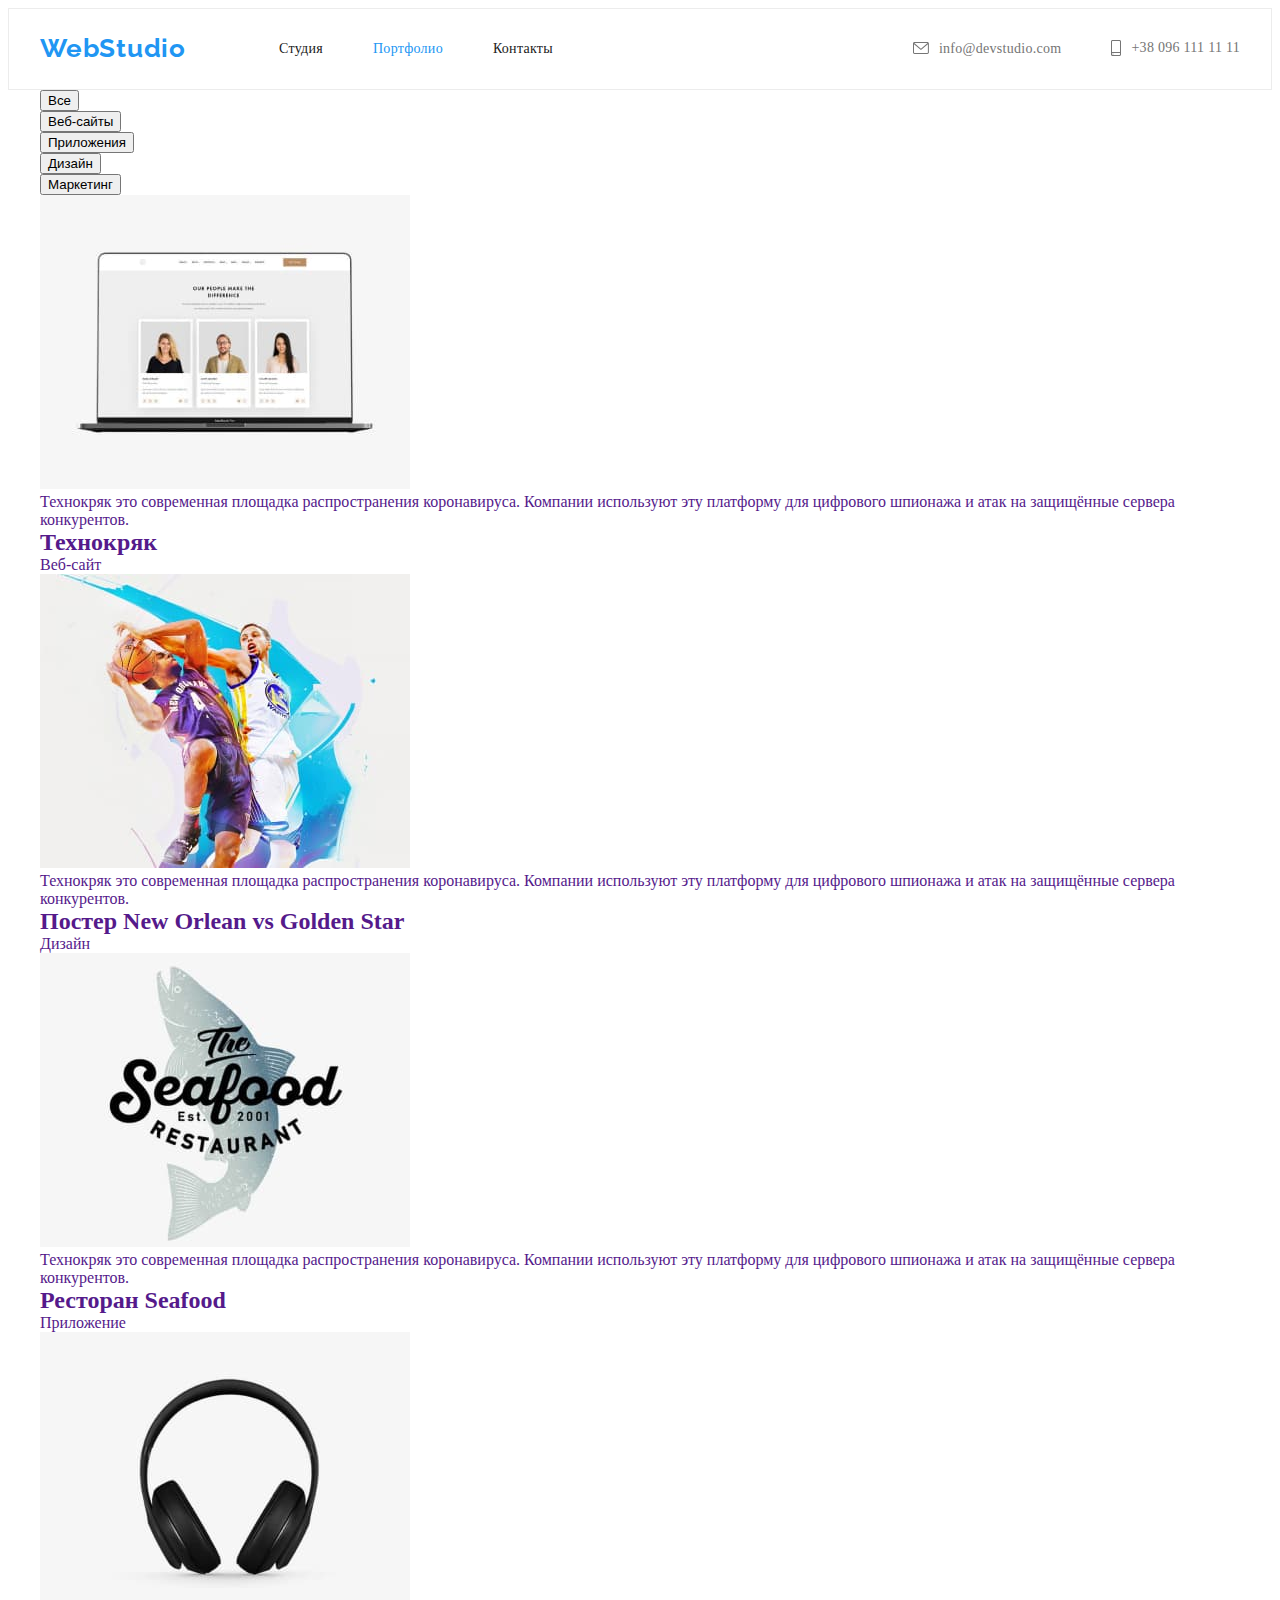
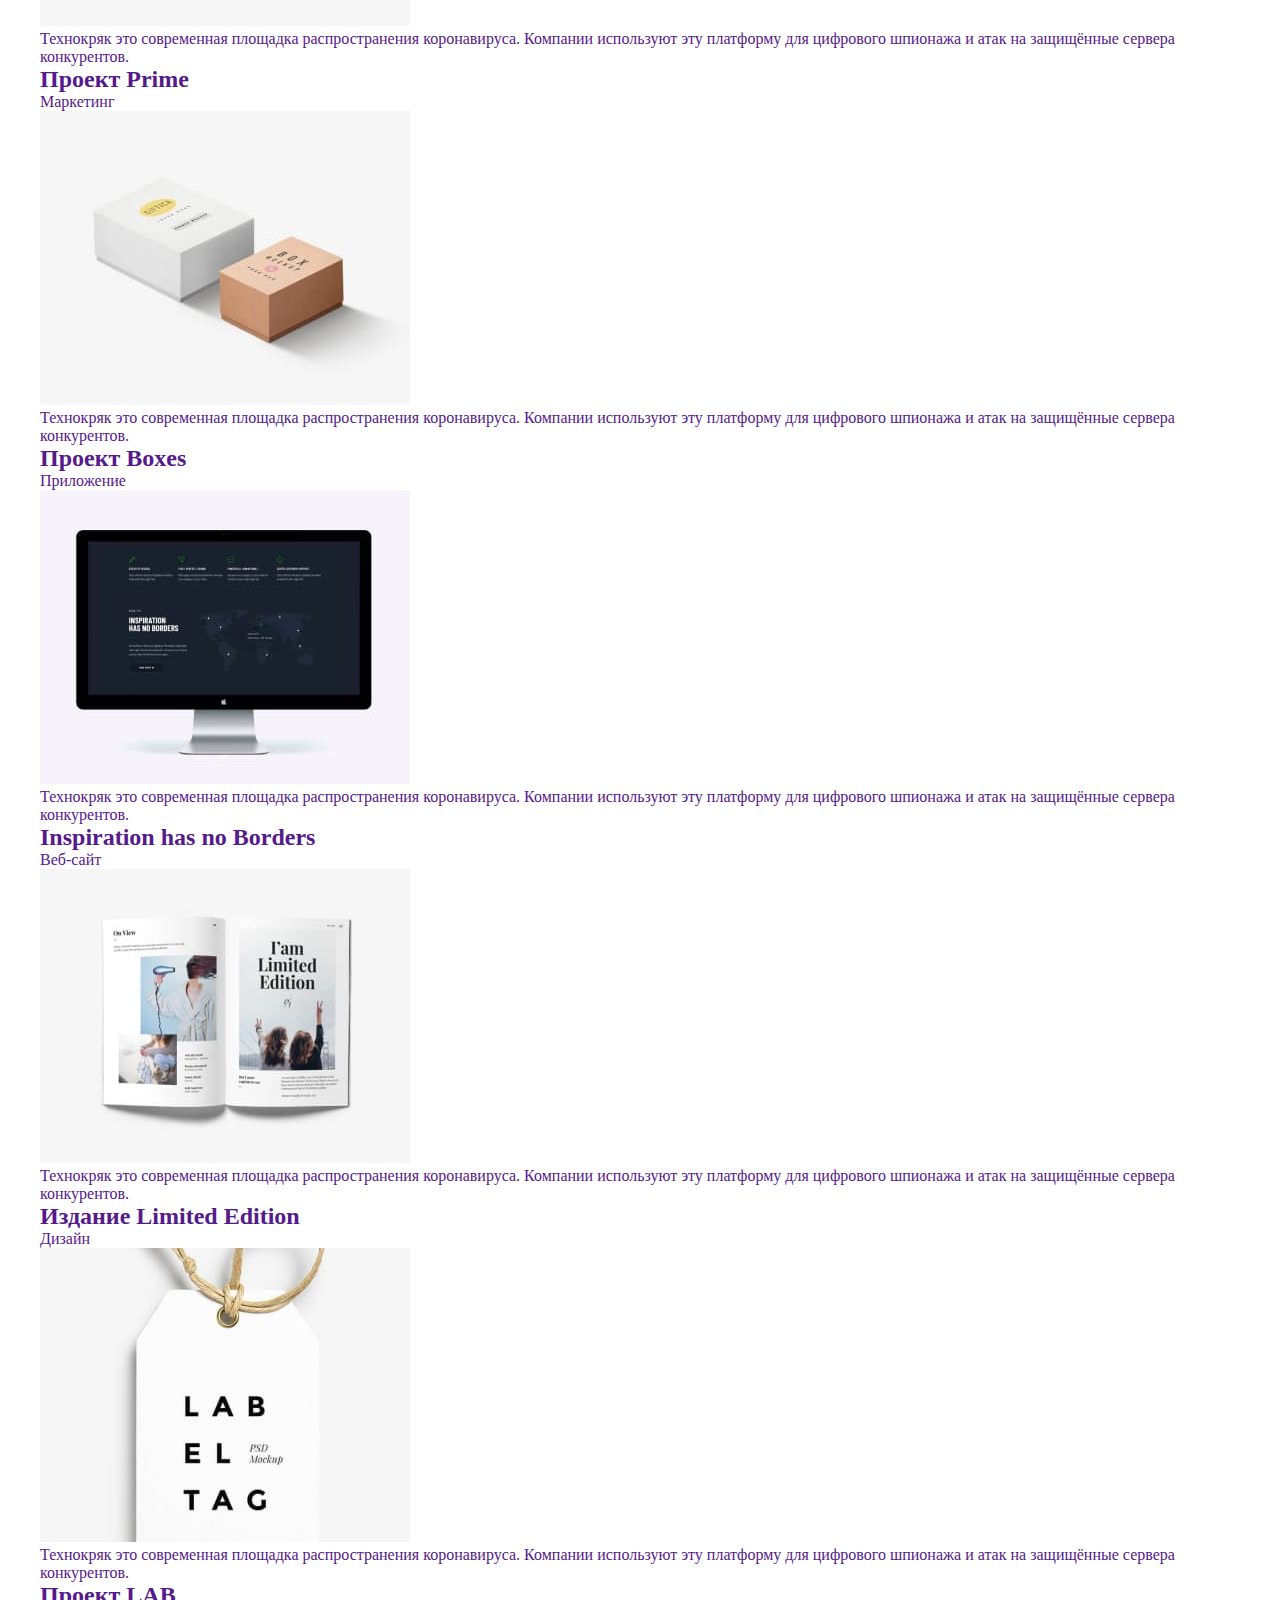
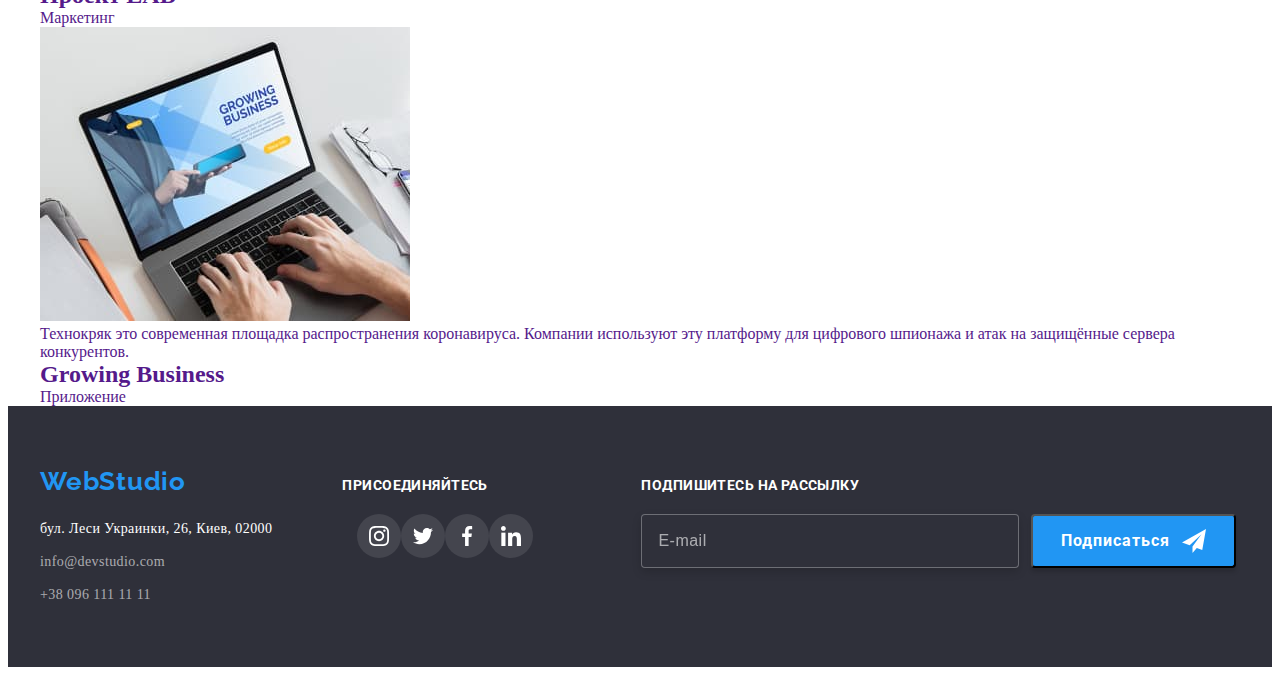
==== commit 947de0a8: "temp debug" ====
--- a/portfolio.html
+++ b/portfolio.html
@@ -12,7 +12,7 @@
         integrity="sha512-ISS7cAi1PEhQ8jnbJpJZMd29NlhNj4AWYyLOSp2CE/CsHxTCu+r+t0D2yoJudVrd0/8fTVPUVDzY5Tvli75u/g=="
         crossorigin="anonymous" />
     <link rel="stylesheet" href="https://cdnjs.cloudflare.com/ajax/libs/animate.css/4.1.1/animate.min.css" />
-    <link rel="stylesheet" href="./css/styles.css">
+    <link rel="stylesheet" href="./css/main.min.css">
 </head>
 <body>
     <!--header-->
--- a/css/main.min.css
+++ b/css/main.min.css
@@ -0,0 +1,2 @@
+:root{--main-font: "Roboto", sans-serif;--secondary-font: "Raleway", sans-serif;--accent-color: #2196f3;--secondary-color: #757575;--background-btn-color: #f5f4fa;--header-background-color: #ffffff;--footer-background-color: #2f303a;--black-color: #000000;--main-color: #212121;--footer-mail-tel: rgba(255, 255, 255, 0.6);--border-color: #ececec;--pj-border-color: #eeeeee;--social-color: #afb1b8;--overlay-color: rgba(33, 150, 243, 0.9)}.visually-hidden{position:absolute !important;clip:rect(1px 1px 1px 1px);clip:rect(1px, 1px, 1px, 1px);padding:0 !important;border:0 !important;height:1px !important;width:1px !important;overflow:hidden}.link{text-decoration:none}.list{list-style:none}h1,h2,h3,h4,h5,h6,p,ul,ol{margin:0px;padding:0px}.body{font-family:var(--main-font)}.active{color:var(--accent-color)}.title{font-weight:700;font-size:36px;line-height:1.16;text-align:center;letter-spacing:0.03em;color:var(--main-color);margin-bottom:50px}.container{width:1200px;margin:0 auto;padding-left:15px;padding-right:15px}.modal-btn{font-family:var(--main-font);display:inline-block;min-width:200px;padding:12px 32px;background:var(--accent-color);box-shadow:0px 4px 4px rgba(0,0,0,0.15);border-radius:4px;font-weight:700;font-size:16px;line-height:1.87;letter-spacing:0.06em;cursor:pointer;color:var(--header-background-color);background-color:var(--accent-color)}.backdrop{position:fixed;top:0;left:0;width:100vw;height:100vh;background-color:rgba(0,0,0,0.2);transition:opacity, visibility, pointer-events;transition-duration:250ms;transition-timing-function:cubic-bezier(0.4, 0, 0.2, 1)}.is-hidden{opacity:0;visibility:hidden;pointer-events:none}.modal{position:absolute;top:50%;left:50%;transform:translate(-50%, -50%);width:528px;height:580px;padding:40px;background-color:var(--header-background-color);box-shadow:0px 1px 3px rgba(0,0,0,0.12),0px 1px 1px rgba(0,0,0,0.14),0px 2px 1px rgba(0,0,0,0.2);border-radius:4px}.modal__close-btn{display:flex;justify-content:center;align-items:center;position:absolute;top:8px;right:8px;width:30px;height:30px;padding:6px;background-color:var(--header-background-color);background:transparent;border:1px solid rgba(0,0,0,0.1);border-radius:50%;cursor:pointer;transition:fill 250ms cubic-bezier(0.4, 0, 0.2, 1)}.modal__close-btn:hover,.modal__close-btn:focus{fill:var(--accent-color)}.modal__form{display:flex;flex-direction:column}.modal__form-title{margin-bottom:12px;font-weight:700;font-size:20px;line-height:1.15;text-align:center;letter-spacing:0.03em;color:var(--main-color)}.modal__form-item{margin-bottom:10px;font-weight:400;font-size:12px;line-height:1.16;letter-spacing:0.01em;color:var(--secondary-color)}.modal__form-wrapper{display:block;position:relative;margin-top:4px}.modal__form-input{width:100%;height:40px;padding-left:42px;border:1px solid rgba(33,33,33,0.2);border-radius:4px;transition-property:border-color;transition-duration:250ms;transition-timing-function:cubic-bezier(0.4, 0, 0.2, 1)}.modal__form-input:focus{outline:none;border-color:var(--accent-color)}.modal__form-icon{position:absolute;top:50%;left:12px;transform:translateY(-50%);transition-property:fill;transition-duration:250ms;transition-timing-function:cubic-bezier(0.4, 0, 0.2, 1)}.modal__form-input:focus+.modal__form-icon{fill:var(--accent-color)}.modal__form-comment{margin-bottom:20px;font-weight:400;font-size:12px;line-height:14px;letter-spacing:0.01em;color:var(--secondary-color)}.modal__form-message{width:100%;height:120px;padding:12px 16px;margin-top:4px;resize:none;font-weight:400;font-size:14px;line-height:1.14;letter-spacing:0.01em;border:1px solid rgba(33,33,33,0.2);border-radius:4px;transition-property:border-color;transition-duration:250ms;transition-timing-function:cubic-bezier(0.4, 0, 0.2, 1)}.modal__form-message:focus{outline:none;border-color:var(--accent-color)}.modal__form-message::placeholder{color:rgba(117,117,117,0.5)}.modal__form-check-desc{display:flex;align-items:center;margin-bottom:30px;font-weight:400;font-size:14px;line-height:1.71;letter-spacing:0.03em;color:var(--secondary-color)}.modal__form-check-desc::before{content:"";display:block;width:16px;height:16px;margin-right:8px;border:1px solid var(--main-color);cursor:pointer}.modal__form-term:checked+.modal__form-check-desc::before{background-image:url(../images/form/check.svg);background-position:center;background-size:cover;overflow:hidden;border:none}.modal__form-term:focus+.modal__form-check-desc::before{outline:1px solid var(--secondary-color)}.modal__form-btn{align-self:center;width:200px;height:50px;font-weight:700;font-size:16px;line-height:1.87;letter-spacing:0.06em;cursor:pointer;color:var(--header-background-color);background-color:var(--accent-color);box-shadow:0px 4px 4px rgba(0,0,0,0.15);border-radius:4px;border:none}.modal__form-btn:hover,.modal__form-btn:focus{background:#188ce8;box-shadow:0px 4px 4px rgba(0,0,0,0.15);border-radius:4px}.footer__nav{margin-right:70px}.address{font-style:normal;margin-top:20px}.footer__list{display:flex;flex-direction:column;justify-content:flex-start;align-items:flex-start}.footer__item:not(:last-child){margin-bottom:9px}.footer__address{font-weight:400;font-size:14px;line-height:1.71;letter-spacing:0.03em;color:var(--header-background-color)}.footer__tel-mail-link{font-weight:normal;font-size:14px;line-height:1.71;letter-spacing:0.03em;color:var(--footer-mail-tel)}.footer__social{width:206px;height:80px;margin:0;padding:0;box-sizing:content-box;margin-right:93px}.footer__social-title{font-family:var(--main-font);font-weight:700;font-size:14px;line-height:1.14;letter-spacing:0.03em;text-transform:uppercase;color:var(--header-background-color);margin-bottom:20px}.footer__icon{display:flex;align-items:center;justify-content:center}.footer__icon:not(:last-child){margin-right:10px}.footer__social-link{display:flex;align-items:center;justify-content:center;width:44px;height:44px;border-radius:50%;fill:var(--header-background-color);background-color:rgba(255,255,255,0.1);transition-property:background-color;transition-duration:250ms;transition-timing-function:cubic-bezier(0.4, 0, 0.2, 1)}.footer__social-link:hover,.footer__social-link:focus{fill:var(--header-background-color);background-color:var(--accent-color)}.footer__form-title{font-family:var(--main-font);font-weight:700;font-size:14px;line-height:1.14;letter-spacing:0.03em;text-transform:uppercase;color:var(--header-background-color);margin-bottom:20px}.footer__form-subscribe{display:flex;justify-content:start}.footer__form-email{width:358px;height:50px;padding-left:16px;margin-right:12px;font-size:16px;line-height:1.25;letter-spacing:0.03em;color:rgba(255,255,255,0.8);background-color:var(--footer-background-color);border:1px solid rgba(255,255,255,0.3);filter:drop-shadow(0px 4px 4px rgba(0,0,0,0.15));border-radius:4px}.footer__form-email::placeholder{color:rgba(255,255,255,0.6)}.footer__form-btn{display:flex;justify-content:center;align-items:center;min-width:200px;padding:10px 28px;box-shadow:0px 4px 4px rgba(0,0,0,0.15);border-radius:4px;cursor:pointer;color:var(--header-background-color);background-color:var(--accent-color);font-family:var(--main-font);font-weight:700;font-size:16px;line-height:1.87;letter-spacing:0.06em}.footer__form-btn-icon{margin-left:12px;fill:var(--header-background-color)}.header{background-color:var(--header-background-color);border:1px solid var(--border-color)}.header .header__container{display:flex;align-items:center}.header__container{display:flex;align-items:center;padding-top:24px;padding-bottom:25px;width:1200px;margin:0 auto;padding-left:15px;padding-right:15px}.navigation{display:flex;align-items:center}.logo{font-family:var(--secondary-font);font-weight:700;font-size:26px;line-height:1.19;letter-spacing:0.03em;color:var(--accent-color);margin-right:93px;animation-name:backInLeft;animation-duration:1000ms;animation-timing-function:linear;animation-iteration-count:1}.logo_black{color:var(--black-color)}.logo_white{color:var(--header-background-color)}.menu{display:flex;align-items:center}.menu__item:not(:last-child){margin-right:50px;position:relative}.menu__link{position:relative;font-weight:500;font-size:14px;line-height:1.14;letter-spacing:0.02em;color:var(--main-color);padding-top:32px;padding-bottom:32px;transition-property:color;transition-duration:250ms;transition-timing-function:cubic-bezier(0.4, 0, 0.2, 1)}.menu__link:hover,.menu__link:focus{color:var(--accent-color);transition-duration:250ms;transition-timing-function:cubic-bezier(0.4, 0, 0.2, 1)}.menu__link:hover::after,.menu__link:hover::after,.menu__link:focus::after,.menu__link:focus::after{opacity:1;background-color:var(--accent-color)}.menu__link::after{content:"";display:block;width:100%;height:4px;background-color:var(--accent-color);border-radius:4px;position:absolute;left:0;bottom:0;opacity:0;transition-property:color, opacity;transition-duration:250ms;transition-timing-function:cubic-bezier(0.4, 0, 0.2, 1)}.contact-list{display:flex;align-items:center;justify-content:center;margin-left:auto;height:30px}.contact-list__item{margin:0;padding:0}.contact-list__item:not(:last-child){margin-right:50px}.contact-list__link{display:flex;align-items:center;position:relative;font-weight:500;font-size:14px;line-height:1.14;letter-spacing:0.02em;color:var(--secondary-color);padding-top:34px;padding-bottom:34px;transition-property:color;transition-duration:250ms;transition-timing-function:cubic-bezier(0.4, 0, 0.2, 1)}.contact-list__link:hover,.contact-list__link:focus{color:var(--accent-color)}.contact-list__link:hover svg,.contact-list__link:hover svg,.contact-list__link:focus svg,.contact-list__link:focus svg{fill:var(--accent-color)}.contact-list__link:hover::after,.contact-list__link:hover::after,.contact-list__link:focus::after,.contact-list__link:focus::after{display:block;background:var(--accent-color);opacity:1}.contact-list__link::after{content:"";display:block;width:100%;height:4px;background:var(--accent-color);border-radius:2px;position:absolute;left:0;bottom:0;opacity:0;transition-property:color, opacity;transition-duration:250ms;transition-timing-function:cubic-bezier(0.4, 0, 0.2, 1)}.contact-list__icon{fill:var(--secondary-color);margin-right:10px;transition-property:fill;transition-duration:250ms;transition-timing-function:cubic-bezier(0.4, 0, 0.2, 1)}.menu__active{color:var(--accent-color)}.menu__active::after{content:"";display:block;width:100%;height:4px;background:var(--accent-color);border-radius:2px;position:absolute;left:0;bottom:0;opacity:1}.hero{text-align:center;margin:0 auto;background-color:var(--footer-background-color);background-image:linear-gradient(rgba(47,48,58,0.4), rgba(47,48,58,0.4)),url(../images/hero/bg.jpg);background-repeat:no-repeat;background-size:cover;padding-top:0px;padding-bottom:0px;max-width:1600px}.hero__container{padding-top:200px;padding-bottom:200px}.hero__title{margin:0 auto;font-weight:900;font-size:44px;line-height:1.5;letter-spacing:0.06em;text-transform:uppercase;color:var(--header-background-color);width:696px;height:120px;margin-bottom:30px}.about{padding-bottom:47px;padding-top:94px}.about__item{width:270px;margin-left:30px}.about__icon{display:flex;align-items:center;justify-content:center;width:270px;height:120px;background:#f5f4fa;border-radius:4px;margin-bottom:30px}.about__title{font-weight:700;font-size:14px;line-height:1.14;letter-spacing:0.03em;text-transform:uppercase;color:var(--main-color);margin-bottom:10px}.about__text{font-weight:normal;font-size:14px;line-height:1.71;letter-spacing:0.03em;color:var(--secondary-color);width:270px}.about__list{margin-left:-30px}.about .container .list{display:flex;align-items:center}.we-do{padding-top:47px;padding-bottom:94px}.we-do__list{display:flex;align-items:center;margin-right:-30px;margin-top:-30px}.our-work__item{position:relative;flex-basis:calc(100% / 3 - 30px);margin-right:30px;margin-top:30px}.we-do__img{display:block}.we-do__overlay{font-family:var(--main-font);font-weight:700;font-size:14px;line-height:1.14;text-align:center;letter-spacing:0.03em;text-transform:uppercase;color:var(--header-background-color);background-color:rgba(47,48,58,0.8);padding-top:27px;padding-bottom:27px;position:absolute;width:100%;bottom:0;left:0}.team__list{display:flex;align-items:center;margin-top:-30px;margin-right:-30px}.team__item{flex-basis:calc(100% / 4 - -30px);margin-top:30px;margin-right:30px;background-color:var(--header-background-color);box-shadow:0px 1px 3px rgba(0,0,0,0.12),0px 1px 1px rgba(0,0,0,0.14),0px 2px 1px rgba(0,0,0,0.2)}.team__img{display:block}.team__format{padding:30px 32px}.team__name{font-weight:500;font-size:16px;line-height:1.18;text-align:center;letter-spacing:0.03em;color:var(--main-color);margin-bottom:10px}.team__duty{font-weight:400;font-size:16px;line-height:1.18;text-align:center;letter-spacing:0.03em;color:var(--secondary-color);margin-bottom:16px}.team__social-list{display:flex;align-items:center;justify-content:center}.team__social-item:not(:last-child){margin-right:10px}.team__social-link{display:flex;align-items:center;justify-content:center;width:44px;height:44px;border-radius:50%;fill:var(--social-link-color);transition-property:fill, background-color;transition-duration:250ms;transition-timing-function:cubic-bezier(0.4, 0, 0.2, 1)}.team__social-link:hover,.team__social-link:focus{fill:var(--header-background-color);background-color:var(--accent-color)}.customer{padding-top:94px;padding-bottom:94px}.client__title{font-weight:700;font-size:36px;line-height:1.16;text-align:center;letter-spacing:0.03em;color:var(--main-color)}.customer__list{display:flex;align-items:center;justify-content:center;margin:0 auto}.customer__item{width:170px;height:90px}.customer__item:not(:last-child){margin-right:30px}.customer__link{border-radius:4px;display:flex;align-items:center;justify-content:center;cursor:pointer;width:100%;height:100%;fill:var(--social-color);border:solid 1px var(--social-color);border-radius:4px;transition-property:fill, background-color;transition-duration:250ms;transition-timing-function:cubic-bezier(0.4, 0, 0.2, 1)}.customer__link:hover,.customer__link:focus{fill:var(--accent-color);border-color:var(--accent-color);transition-property:fill, border-color;transition-duration:250ms;transition-timing-function:cubic-bezier(0.4, 0, 0.2, 1)}.footer{display:flex;align-items:center;justify-content:center;background-color:var(--footer-background-color);padding-top:60px;padding-bottom:60px}.footer__container{display:flex;align-items:baseline}.footer__logo{font-family:var(--secondary-font);font-style:normal;font-weight:700;font-size:26px;line-height:1.19;letter-spacing:0.03em;color:var(--accent-color)}
+/*# sourceMappingURL=main.min.css.map */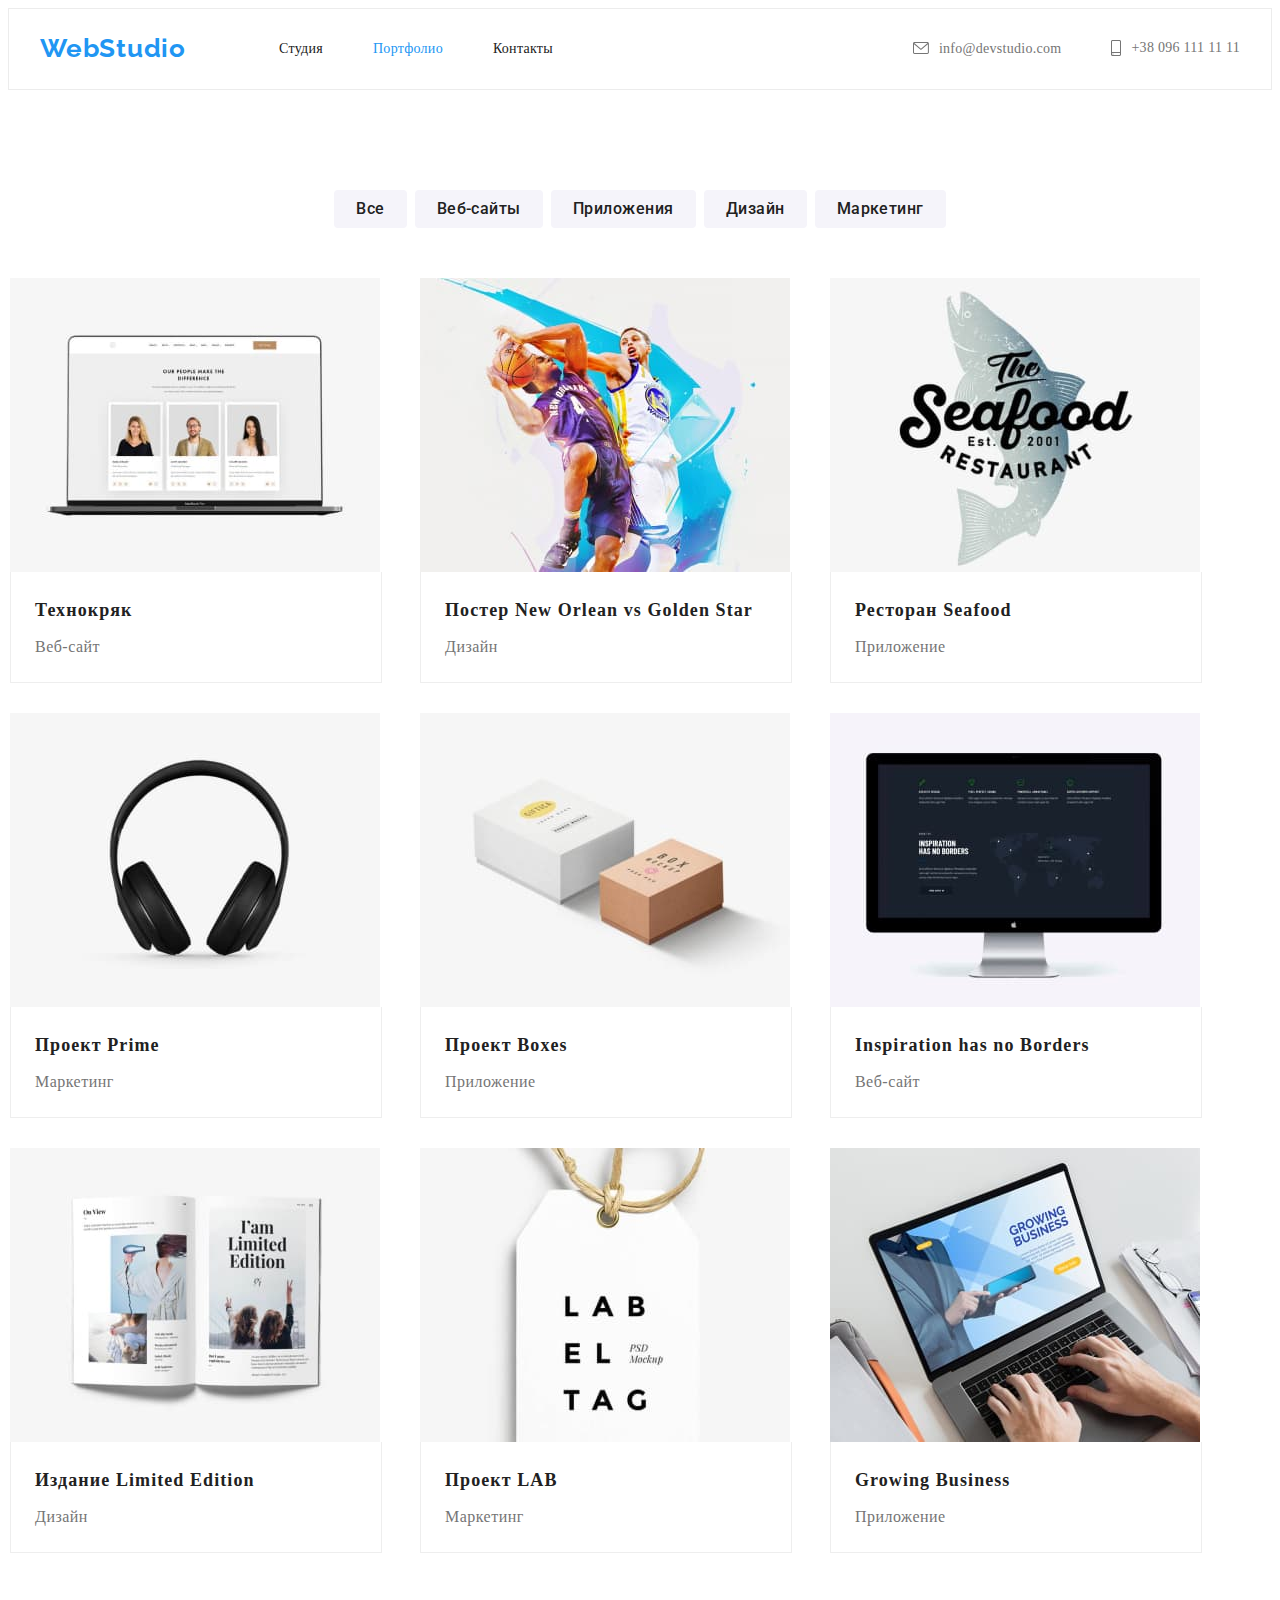
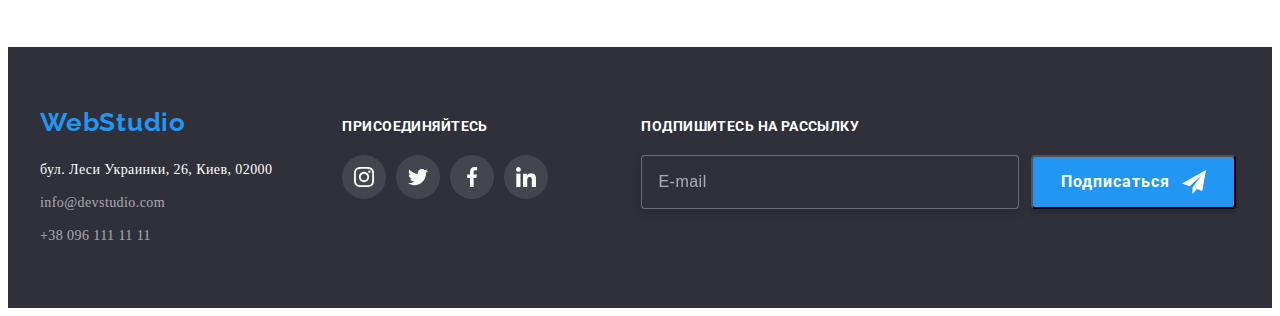
==== commit 47ab9c9d: "minor update" ====
--- a/portfolio.html
+++ b/portfolio.html
@@ -12,7 +12,7 @@
         integrity="sha512-ISS7cAi1PEhQ8jnbJpJZMd29NlhNj4AWYyLOSp2CE/CsHxTCu+r+t0D2yoJudVrd0/8fTVPUVDzY5Tvli75u/g=="
         crossorigin="anonymous" />
     <link rel="stylesheet" href="https://cdnjs.cloudflare.com/ajax/libs/animate.css/4.1.1/animate.min.css" />
-    <link rel="stylesheet" href="./css/main.min.css">
+    <link rel="stylesheet" href="./css/portfolio.min.css"
 </head>
 <body>
     <!--header-->
--- a/css/portfolio.min.css
+++ b/css/portfolio.min.css
@@ -0,0 +1,2 @@
+:root{--main-font: "Roboto", sans-serif;--secondary-font: "Raleway", sans-serif;--accent-color: #2196f3;--secondary-color: #757575;--background-btn-color: #f5f4fa;--header-background-color: #ffffff;--footer-background-color: #2f303a;--black-color: #000000;--main-color: #212121;--footer-mail-tel: rgba(255, 255, 255, 0.6);--border-color: #ececec;--pj-border-color: #eeeeee;--social-color: #afb1b8;--overlay-color: rgba(33, 150, 243, 0.9)}.visually-hidden{position:absolute !important;clip:rect(1px 1px 1px 1px);clip:rect(1px, 1px, 1px, 1px);padding:0 !important;border:0 !important;height:1px !important;width:1px !important;overflow:hidden}.link{text-decoration:none}.list{list-style:none}h1,h2,h3,h4,h5,h6,p,ul,ol{margin:0px;padding:0px}.body{font-family:var(--main-font)}.active{color:var(--accent-color)}.title{font-weight:700;font-size:36px;line-height:1.16;text-align:center;letter-spacing:0.03em;color:var(--main-color);margin-bottom:50px}.container{width:1200px;margin:0 auto;padding-left:15px;padding-right:15px}.footer__nav{margin-right:70px}.address{font-style:normal;margin-top:20px}.footer__list{display:flex;flex-direction:column;justify-content:flex-start;align-items:flex-start}.footer__item:not(:last-child){margin-bottom:9px}.footer__address{font-weight:400;font-size:14px;line-height:1.71;letter-spacing:0.03em;color:var(--header-background-color)}.footer__tel-mail-link{font-weight:normal;font-size:14px;line-height:1.71;letter-spacing:0.03em;color:var(--footer-mail-tel)}.footer__social{width:206px;height:80px;margin:0;padding:0;box-sizing:content-box;margin-right:93px}.footer__social-title{font-family:var(--main-font);font-weight:700;font-size:14px;line-height:1.14;letter-spacing:0.03em;text-transform:uppercase;color:var(--header-background-color);margin-bottom:20px}.footer__icon{display:flex;align-items:center;justify-content:center}.footer__icon-item:not(:last-child){margin-right:10px}.footer__social-link{display:flex;align-items:center;justify-content:center;width:44px;height:44px;border-radius:50%;fill:var(--header-background-color);background-color:rgba(255,255,255,0.1);transition-property:background-color;transition-duration:250ms;transition-timing-function:cubic-bezier(0.4, 0, 0.2, 1)}.footer__social-link:hover,.footer__social-link:focus{fill:var(--header-background-color);background-color:var(--accent-color)}.footer__form-title{font-family:var(--main-font);font-weight:700;font-size:14px;line-height:1.14;letter-spacing:0.03em;text-transform:uppercase;color:var(--header-background-color);margin-bottom:20px}.footer__form-subscribe{display:flex;justify-content:start}.footer__form-email{width:358px;height:50px;padding-left:16px;margin-right:12px;font-size:16px;line-height:1.25;letter-spacing:0.03em;color:rgba(255,255,255,0.8);background-color:var(--footer-background-color);border:1px solid rgba(255,255,255,0.3);filter:drop-shadow(0px 4px 4px rgba(0,0,0,0.15));border-radius:4px}.footer__form-email::placeholder{color:rgba(255,255,255,0.6)}.footer__form-btn{display:flex;justify-content:center;align-items:center;min-width:200px;padding:10px 28px;box-shadow:0px 4px 4px rgba(0,0,0,0.15);border-radius:4px;cursor:pointer;color:var(--header-background-color);background-color:var(--accent-color);font-family:var(--main-font);font-weight:700;font-size:16px;line-height:1.87;letter-spacing:0.06em}.footer__form-btn-icon{margin-left:12px;fill:var(--header-background-color)}.header{background-color:var(--header-background-color);border:1px solid var(--border-color)}.header .header__container{display:flex;align-items:center}.header__container{display:flex;align-items:center;padding-top:24px;padding-bottom:25px;width:1200px;margin:0 auto;padding-left:15px;padding-right:15px}.navigation{display:flex;align-items:center}.logo{font-family:var(--secondary-font);font-weight:700;font-size:26px;line-height:1.19;letter-spacing:0.03em;color:var(--accent-color);margin-right:93px;animation-name:backInLeft;animation-duration:1000ms;animation-timing-function:linear;animation-iteration-count:1}.logo_black{color:var(--black-color)}.logo_white{color:var(--header-background-color)}.menu{display:flex;align-items:center}.menu__item:not(:last-child){margin-right:50px;position:relative}.menu__link{position:relative;font-weight:500;font-size:14px;line-height:1.14;letter-spacing:0.02em;color:var(--main-color);padding-top:32px;padding-bottom:32px;transition-property:color;transition-duration:250ms;transition-timing-function:cubic-bezier(0.4, 0, 0.2, 1)}.menu__link:hover,.menu__link:focus{color:var(--accent-color);transition-duration:250ms;transition-timing-function:cubic-bezier(0.4, 0, 0.2, 1)}.menu__link:hover::after,.menu__link:hover::after,.menu__link:focus::after,.menu__link:focus::after{opacity:1;background-color:var(--accent-color)}.menu__link::after{content:"";display:block;width:100%;height:4px;background-color:var(--accent-color);border-radius:4px;position:absolute;left:0;bottom:0;opacity:0;transition-property:color, opacity;transition-duration:250ms;transition-timing-function:cubic-bezier(0.4, 0, 0.2, 1)}.contact-list{display:flex;align-items:center;justify-content:center;margin-left:auto;height:30px}.contact-list__item{margin:0;padding:0}.contact-list__item:not(:last-child){margin-right:50px}.contact-list__link{display:flex;align-items:center;position:relative;font-weight:500;font-size:14px;line-height:1.14;letter-spacing:0.02em;color:var(--secondary-color);padding-top:34px;padding-bottom:34px;transition-property:color;transition-duration:250ms;transition-timing-function:cubic-bezier(0.4, 0, 0.2, 1)}.contact-list__link:hover,.contact-list__link:focus{color:var(--accent-color)}.contact-list__link:hover svg,.contact-list__link:hover svg,.contact-list__link:focus svg,.contact-list__link:focus svg{fill:var(--accent-color)}.contact-list__link:hover::after,.contact-list__link:hover::after,.contact-list__link:focus::after,.contact-list__link:focus::after{display:block;background:var(--accent-color);opacity:1}.contact-list__link::after{content:"";display:block;width:100%;height:4px;background:var(--accent-color);border-radius:2px;position:absolute;left:0;bottom:0;opacity:0;transition-property:color, opacity;transition-duration:250ms;transition-timing-function:cubic-bezier(0.4, 0, 0.2, 1)}.contact-list__icon{fill:var(--secondary-color);margin-right:10px;transition-property:fill;transition-duration:250ms;transition-timing-function:cubic-bezier(0.4, 0, 0.2, 1)}.menu__active{color:var(--accent-color)}.menu__active::after{content:"";display:block;width:100%;height:4px;background:var(--accent-color);border-radius:2px;position:absolute;left:0;bottom:0;opacity:1}.portfolio__section{padding-top:100px;padding-bottom:94px;margin:0 auto}.portfolio__btn-list{display:flex;align-items:center;justify-content:center;margin-bottom:50px}.portfolio__btn-item:not(:last-child){margin-right:8px}.portfolio__btn{font-family:var(--main-font);font-weight:500;font-size:16px;line-height:1.62;text-align:center;letter-spacing:0.03em;color:var(--main-color);cursor:pointer;background-color:var(--background-btn-color);border:none;padding:6px 22px;border-radius:4px;transition-property:color, background-color, box-shadow;transition-duration:250ms;transition-timing-function:cubic-bezier(0.4, 0, 0.2, 1)}.portfolio__btn:hover,.portfolio__btn:focus{color:var(--header-background-color);background-color:var(--accent-color);box-shadow:0px 3px 1px rgba(0,0,0,0.1),0px 1px 2px rgba(0,0,0,0.08),0px 2px 2px rgba(0,0,0,0.12)}.portfolio__img{display:block}.portfolio__projects{display:flex;flex-wrap:wrap;margin-left:-30px;margin-top:-30px}.portfolio__item{text-decoration:none;display:flex;align-items:center;flex-basis:calc(100% / 3 - 30px);width:370px;margin-right:30px;margin-top:30px}.portfolio__item:hover,.portfolio__item:focus{transform:translateY(0%);cursor:pointer;box-shadow:0px 1px 1px rgba(0,0,0,0.12),0px 4px 4px rgba(0,0,0,0.06),1px 4px 6px rgba(0,0,0,0.16);transition-property:box-shadow;transition-duration:250ms;transition-timing-function:cubic-bezier(0.4, 0, 0.2, 1)}.portfolio__link{transition-property:box-shadow;transition-duration:250ms;transition-timing-function:cubic-bezier(0.4, 0, 0.2, 1)}.portfolio__link:hover,.portfolio__link:focus{box-shadow:0px 1px 1px rgba(0,0,0,0.12),0px 4px 4px rgba(0,0,0,0.06),1px 4px 6px rgba(0,0,0,0.16)}.portfolio__overlay{position:relative;overflow:hidden}.portfolio__overlay-txt{font-family:var(--main-font);font-weight:400;line-height:1.55;font-size:18px;letter-spacing:0.03em;text-align:center;position:absolute;top:0;left:0;background-color:var(--overlay-color);color:var(--header-background-color);height:100%;overflow:auto;padding-left:24px;padding-right:24px;padding-top:63px;padding-bottom:63px;transform:translateY(100%);transition-property:transform;transition-duration:250ms;transition-timing-function:cubic-bezier(0.4, 0, 0.2, 1)}.portfolio__link:hover .portfolio__overlay-txt,.portfolio__link:focus .portfolio__overlay-txt{transform:translateY(0%)}.portfolio__wrapper{padding:20px 24px;border:1px solid var(--pj-border-color);border-top:none}.portfolio__title{width:322px;height:36px;font-weight:700;font-size:18px;line-height:2;letter-spacing:0.06em;color:var(--main-color);margin-bottom:4px}.portfolio__our-projects{font-weight:400;font-size:16px;line-height:1.87;letter-spacing:0.03em;color:var(--secondary-color);width:322px;height:30px}.footer{display:flex;align-items:center;justify-content:center;background-color:var(--footer-background-color);padding-top:60px;padding-bottom:60px}.footer__container{display:flex;align-items:baseline}.footer__logo{font-family:var(--secondary-font);font-style:normal;font-weight:700;font-size:26px;line-height:1.19;letter-spacing:0.03em;color:var(--accent-color)}
+/*# sourceMappingURL=portfolio.min.css.map */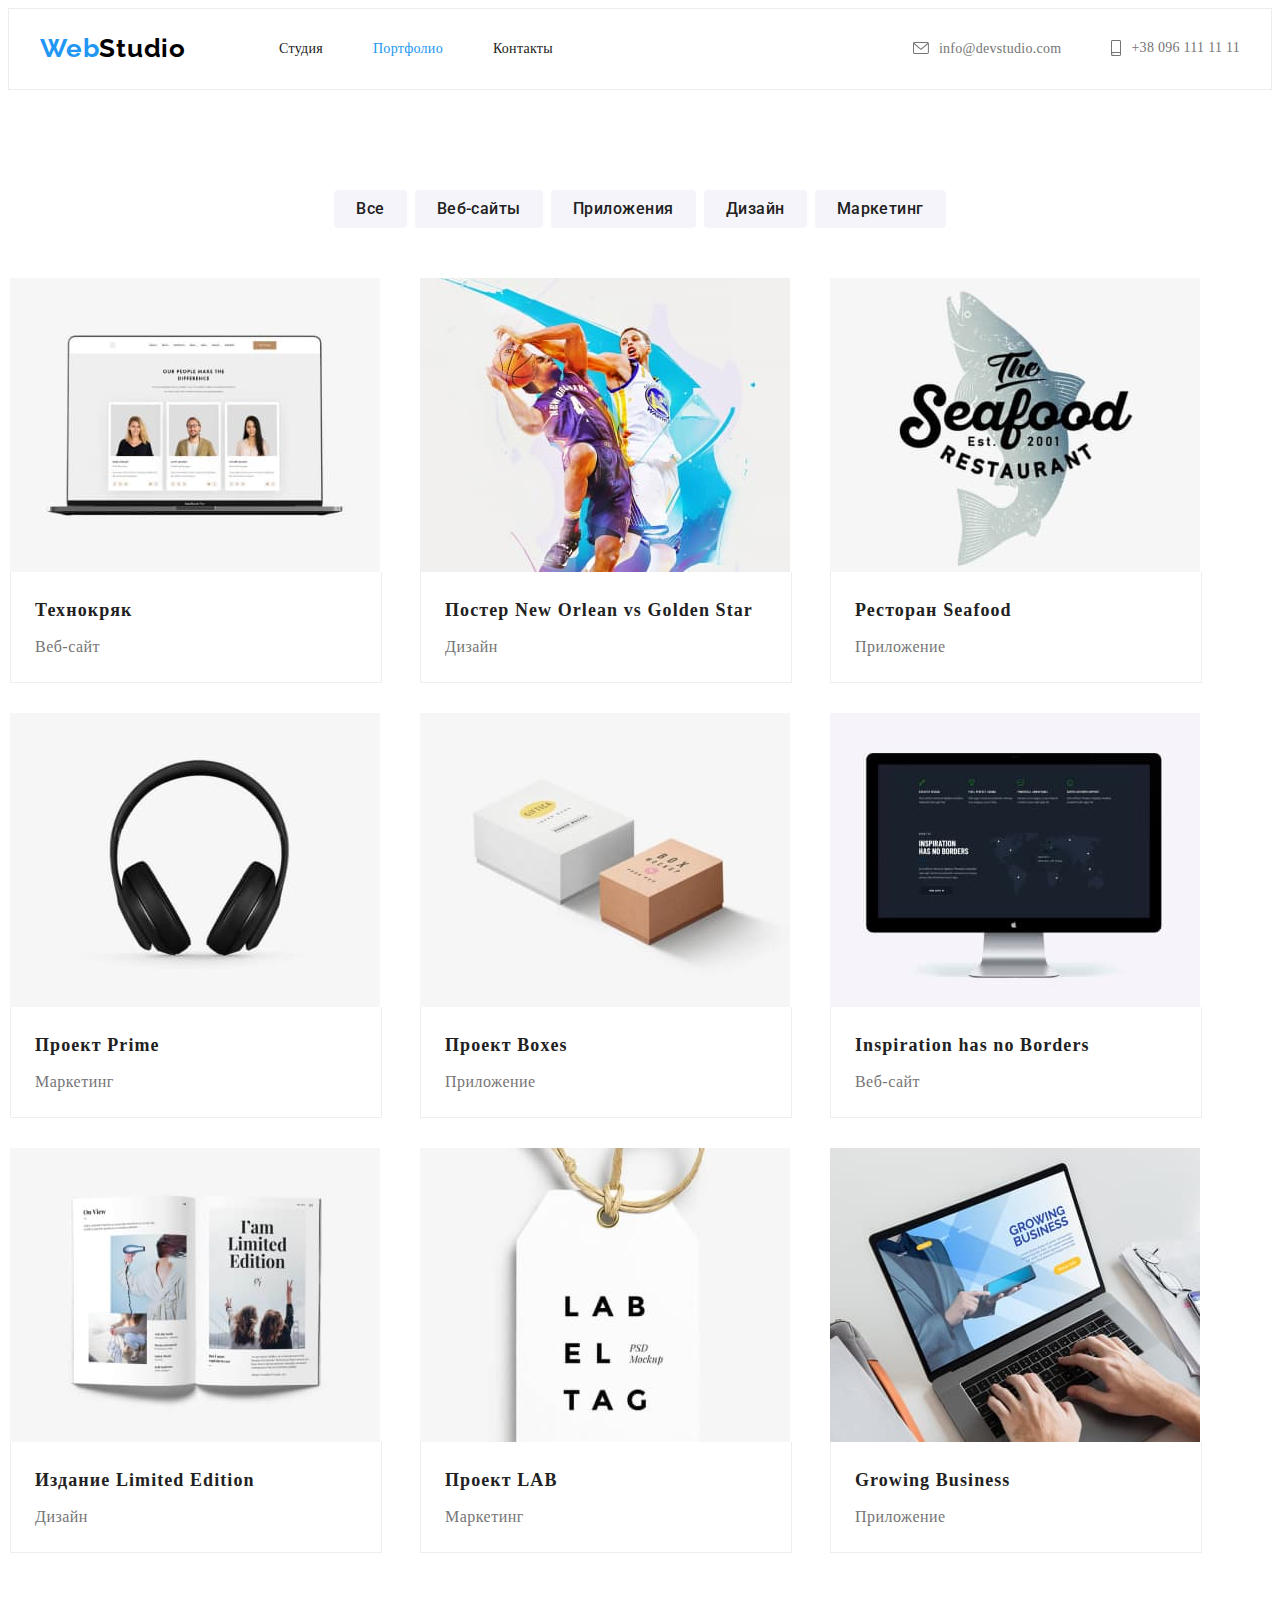
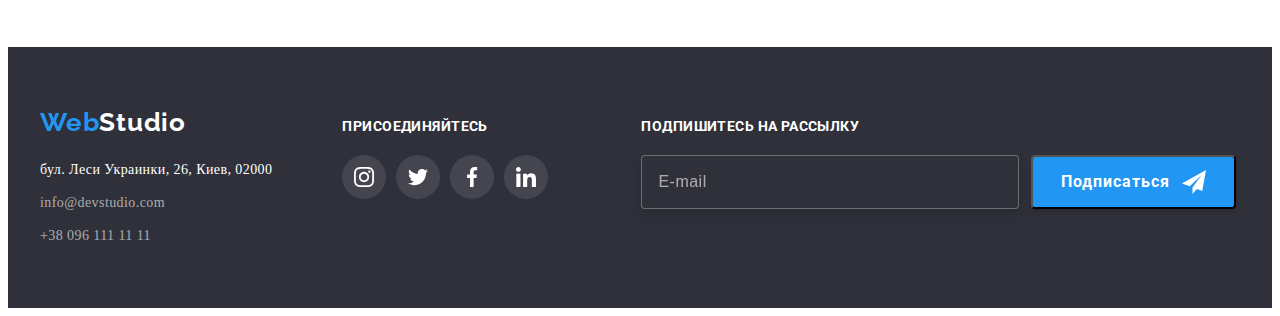
==== commit 3d49bf12: "logo update" ====
--- a/portfolio.html
+++ b/portfolio.html
@@ -20,7 +20,7 @@
         <div class="header__container">
             <nav class="navigation">
                 <a class="link logo" href="index.html" lang="en">
-                    Web<span lang="en" class="logo-black">Studio</span>
+                    Web<span lang="en" class="logo__black">Studio</span>
                 </a>
                 <ul class="list menu">
                     <li class="menu__item">
@@ -207,7 +207,7 @@
         <div class="container footer__container">
             <div class="footer__nav">
                 <a class="link footer__logo" href="index.html" lang="en">Web<span lang="en"
-                        class="logo-white">Studio</span></a>
+                        class="logo__white">Studio</span></a>
                 <address class="address footer__address">
                     <ul class="list footer__list">
                         <li class="footer__item">
--- a/css/portfolio.min.css
+++ b/css/portfolio.min.css
@@ -1,2 +1,2 @@
-:root{--main-font: "Roboto", sans-serif;--secondary-font: "Raleway", sans-serif;--accent-color: #2196f3;--secondary-color: #757575;--background-btn-color: #f5f4fa;--header-background-color: #ffffff;--footer-background-color: #2f303a;--black-color: #000000;--main-color: #212121;--footer-mail-tel: rgba(255, 255, 255, 0.6);--border-color: #ececec;--pj-border-color: #eeeeee;--social-color: #afb1b8;--overlay-color: rgba(33, 150, 243, 0.9)}.visually-hidden{position:absolute !important;clip:rect(1px 1px 1px 1px);clip:rect(1px, 1px, 1px, 1px);padding:0 !important;border:0 !important;height:1px !important;width:1px !important;overflow:hidden}.link{text-decoration:none}.list{list-style:none}h1,h2,h3,h4,h5,h6,p,ul,ol{margin:0px;padding:0px}.body{font-family:var(--main-font)}.active{color:var(--accent-color)}.title{font-weight:700;font-size:36px;line-height:1.16;text-align:center;letter-spacing:0.03em;color:var(--main-color);margin-bottom:50px}.container{width:1200px;margin:0 auto;padding-left:15px;padding-right:15px}.footer__nav{margin-right:70px}.address{font-style:normal;margin-top:20px}.footer__list{display:flex;flex-direction:column;justify-content:flex-start;align-items:flex-start}.footer__item:not(:last-child){margin-bottom:9px}.footer__address{font-weight:400;font-size:14px;line-height:1.71;letter-spacing:0.03em;color:var(--header-background-color)}.footer__tel-mail-link{font-weight:normal;font-size:14px;line-height:1.71;letter-spacing:0.03em;color:var(--footer-mail-tel)}.footer__social{width:206px;height:80px;margin:0;padding:0;box-sizing:content-box;margin-right:93px}.footer__social-title{font-family:var(--main-font);font-weight:700;font-size:14px;line-height:1.14;letter-spacing:0.03em;text-transform:uppercase;color:var(--header-background-color);margin-bottom:20px}.footer__icon{display:flex;align-items:center;justify-content:center}.footer__icon-item:not(:last-child){margin-right:10px}.footer__social-link{display:flex;align-items:center;justify-content:center;width:44px;height:44px;border-radius:50%;fill:var(--header-background-color);background-color:rgba(255,255,255,0.1);transition-property:background-color;transition-duration:250ms;transition-timing-function:cubic-bezier(0.4, 0, 0.2, 1)}.footer__social-link:hover,.footer__social-link:focus{fill:var(--header-background-color);background-color:var(--accent-color)}.footer__form-title{font-family:var(--main-font);font-weight:700;font-size:14px;line-height:1.14;letter-spacing:0.03em;text-transform:uppercase;color:var(--header-background-color);margin-bottom:20px}.footer__form-subscribe{display:flex;justify-content:start}.footer__form-email{width:358px;height:50px;padding-left:16px;margin-right:12px;font-size:16px;line-height:1.25;letter-spacing:0.03em;color:rgba(255,255,255,0.8);background-color:var(--footer-background-color);border:1px solid rgba(255,255,255,0.3);filter:drop-shadow(0px 4px 4px rgba(0,0,0,0.15));border-radius:4px}.footer__form-email::placeholder{color:rgba(255,255,255,0.6)}.footer__form-btn{display:flex;justify-content:center;align-items:center;min-width:200px;padding:10px 28px;box-shadow:0px 4px 4px rgba(0,0,0,0.15);border-radius:4px;cursor:pointer;color:var(--header-background-color);background-color:var(--accent-color);font-family:var(--main-font);font-weight:700;font-size:16px;line-height:1.87;letter-spacing:0.06em}.footer__form-btn-icon{margin-left:12px;fill:var(--header-background-color)}.header{background-color:var(--header-background-color);border:1px solid var(--border-color)}.header .header__container{display:flex;align-items:center}.header__container{display:flex;align-items:center;padding-top:24px;padding-bottom:25px;width:1200px;margin:0 auto;padding-left:15px;padding-right:15px}.navigation{display:flex;align-items:center}.logo{font-family:var(--secondary-font);font-weight:700;font-size:26px;line-height:1.19;letter-spacing:0.03em;color:var(--accent-color);margin-right:93px;animation-name:backInLeft;animation-duration:1000ms;animation-timing-function:linear;animation-iteration-count:1}.logo_black{color:var(--black-color)}.logo_white{color:var(--header-background-color)}.menu{display:flex;align-items:center}.menu__item:not(:last-child){margin-right:50px;position:relative}.menu__link{position:relative;font-weight:500;font-size:14px;line-height:1.14;letter-spacing:0.02em;color:var(--main-color);padding-top:32px;padding-bottom:32px;transition-property:color;transition-duration:250ms;transition-timing-function:cubic-bezier(0.4, 0, 0.2, 1)}.menu__link:hover,.menu__link:focus{color:var(--accent-color);transition-duration:250ms;transition-timing-function:cubic-bezier(0.4, 0, 0.2, 1)}.menu__link:hover::after,.menu__link:hover::after,.menu__link:focus::after,.menu__link:focus::after{opacity:1;background-color:var(--accent-color)}.menu__link::after{content:"";display:block;width:100%;height:4px;background-color:var(--accent-color);border-radius:4px;position:absolute;left:0;bottom:0;opacity:0;transition-property:color, opacity;transition-duration:250ms;transition-timing-function:cubic-bezier(0.4, 0, 0.2, 1)}.contact-list{display:flex;align-items:center;justify-content:center;margin-left:auto;height:30px}.contact-list__item{margin:0;padding:0}.contact-list__item:not(:last-child){margin-right:50px}.contact-list__link{display:flex;align-items:center;position:relative;font-weight:500;font-size:14px;line-height:1.14;letter-spacing:0.02em;color:var(--secondary-color);padding-top:34px;padding-bottom:34px;transition-property:color;transition-duration:250ms;transition-timing-function:cubic-bezier(0.4, 0, 0.2, 1)}.contact-list__link:hover,.contact-list__link:focus{color:var(--accent-color)}.contact-list__link:hover svg,.contact-list__link:hover svg,.contact-list__link:focus svg,.contact-list__link:focus svg{fill:var(--accent-color)}.contact-list__link:hover::after,.contact-list__link:hover::after,.contact-list__link:focus::after,.contact-list__link:focus::after{display:block;background:var(--accent-color);opacity:1}.contact-list__link::after{content:"";display:block;width:100%;height:4px;background:var(--accent-color);border-radius:2px;position:absolute;left:0;bottom:0;opacity:0;transition-property:color, opacity;transition-duration:250ms;transition-timing-function:cubic-bezier(0.4, 0, 0.2, 1)}.contact-list__icon{fill:var(--secondary-color);margin-right:10px;transition-property:fill;transition-duration:250ms;transition-timing-function:cubic-bezier(0.4, 0, 0.2, 1)}.menu__active{color:var(--accent-color)}.menu__active::after{content:"";display:block;width:100%;height:4px;background:var(--accent-color);border-radius:2px;position:absolute;left:0;bottom:0;opacity:1}.portfolio__section{padding-top:100px;padding-bottom:94px;margin:0 auto}.portfolio__btn-list{display:flex;align-items:center;justify-content:center;margin-bottom:50px}.portfolio__btn-item:not(:last-child){margin-right:8px}.portfolio__btn{font-family:var(--main-font);font-weight:500;font-size:16px;line-height:1.62;text-align:center;letter-spacing:0.03em;color:var(--main-color);cursor:pointer;background-color:var(--background-btn-color);border:none;padding:6px 22px;border-radius:4px;transition-property:color, background-color, box-shadow;transition-duration:250ms;transition-timing-function:cubic-bezier(0.4, 0, 0.2, 1)}.portfolio__btn:hover,.portfolio__btn:focus{color:var(--header-background-color);background-color:var(--accent-color);box-shadow:0px 3px 1px rgba(0,0,0,0.1),0px 1px 2px rgba(0,0,0,0.08),0px 2px 2px rgba(0,0,0,0.12)}.portfolio__img{display:block}.portfolio__projects{display:flex;flex-wrap:wrap;margin-left:-30px;margin-top:-30px}.portfolio__item{text-decoration:none;display:flex;align-items:center;flex-basis:calc(100% / 3 - 30px);width:370px;margin-right:30px;margin-top:30px}.portfolio__item:hover,.portfolio__item:focus{transform:translateY(0%);cursor:pointer;box-shadow:0px 1px 1px rgba(0,0,0,0.12),0px 4px 4px rgba(0,0,0,0.06),1px 4px 6px rgba(0,0,0,0.16);transition-property:box-shadow;transition-duration:250ms;transition-timing-function:cubic-bezier(0.4, 0, 0.2, 1)}.portfolio__link{transition-property:box-shadow;transition-duration:250ms;transition-timing-function:cubic-bezier(0.4, 0, 0.2, 1)}.portfolio__link:hover,.portfolio__link:focus{box-shadow:0px 1px 1px rgba(0,0,0,0.12),0px 4px 4px rgba(0,0,0,0.06),1px 4px 6px rgba(0,0,0,0.16)}.portfolio__overlay{position:relative;overflow:hidden}.portfolio__overlay-txt{font-family:var(--main-font);font-weight:400;line-height:1.55;font-size:18px;letter-spacing:0.03em;text-align:center;position:absolute;top:0;left:0;background-color:var(--overlay-color);color:var(--header-background-color);height:100%;overflow:auto;padding-left:24px;padding-right:24px;padding-top:63px;padding-bottom:63px;transform:translateY(100%);transition-property:transform;transition-duration:250ms;transition-timing-function:cubic-bezier(0.4, 0, 0.2, 1)}.portfolio__link:hover .portfolio__overlay-txt,.portfolio__link:focus .portfolio__overlay-txt{transform:translateY(0%)}.portfolio__wrapper{padding:20px 24px;border:1px solid var(--pj-border-color);border-top:none}.portfolio__title{width:322px;height:36px;font-weight:700;font-size:18px;line-height:2;letter-spacing:0.06em;color:var(--main-color);margin-bottom:4px}.portfolio__our-projects{font-weight:400;font-size:16px;line-height:1.87;letter-spacing:0.03em;color:var(--secondary-color);width:322px;height:30px}.footer{display:flex;align-items:center;justify-content:center;background-color:var(--footer-background-color);padding-top:60px;padding-bottom:60px}.footer__container{display:flex;align-items:baseline}.footer__logo{font-family:var(--secondary-font);font-style:normal;font-weight:700;font-size:26px;line-height:1.19;letter-spacing:0.03em;color:var(--accent-color)}
+:root{--main-font: "Roboto", sans-serif;--secondary-font: "Raleway", sans-serif;--accent-color: #2196f3;--secondary-color: #757575;--background-btn-color: #f5f4fa;--header-background-color: #ffffff;--footer-background-color: #2f303a;--black-color: #000000;--main-color: #212121;--footer-mail-tel: rgba(255, 255, 255, 0.6);--border-color: #ececec;--pj-border-color: #eeeeee;--social-color: #afb1b8;--overlay-color: rgba(33, 150, 243, 0.9)}.visually-hidden{position:absolute !important;clip:rect(1px 1px 1px 1px);clip:rect(1px, 1px, 1px, 1px);padding:0 !important;border:0 !important;height:1px !important;width:1px !important;overflow:hidden}.link{text-decoration:none}.list{list-style:none}h1,h2,h3,h4,h5,h6,p,ul,ol{margin:0px;padding:0px}.body{font-family:var(--main-font)}.active{color:var(--accent-color)}.title{font-weight:700;font-size:36px;line-height:1.16;text-align:center;letter-spacing:0.03em;color:var(--main-color);margin-bottom:50px}.container{width:1200px;margin:0 auto;padding-left:15px;padding-right:15px}.footer__nav{margin-right:70px}.address{font-style:normal;margin-top:20px}.footer__list{display:flex;flex-direction:column;justify-content:flex-start;align-items:flex-start}.footer__item:not(:last-child){margin-bottom:9px}.footer__address{font-weight:400;font-size:14px;line-height:1.71;letter-spacing:0.03em;color:var(--header-background-color)}.footer__tel-mail-link{font-weight:normal;font-size:14px;line-height:1.71;letter-spacing:0.03em;color:var(--footer-mail-tel)}.footer__social{width:206px;height:80px;margin:0;padding:0;box-sizing:content-box;margin-right:93px}.footer__social-title{font-family:var(--main-font);font-weight:700;font-size:14px;line-height:1.14;letter-spacing:0.03em;text-transform:uppercase;color:var(--header-background-color);margin-bottom:20px}.footer__icon{display:flex;align-items:center;justify-content:center}.footer__icon-item:not(:last-child){margin-right:10px}.footer__social-link{display:flex;align-items:center;justify-content:center;width:44px;height:44px;border-radius:50%;fill:var(--header-background-color);background-color:rgba(255,255,255,0.1);transition-property:background-color;transition-duration:250ms;transition-timing-function:cubic-bezier(0.4, 0, 0.2, 1)}.footer__social-link:hover,.footer__social-link:focus{fill:var(--header-background-color);background-color:var(--accent-color)}.footer__form-title{font-family:var(--main-font);font-weight:700;font-size:14px;line-height:1.14;letter-spacing:0.03em;text-transform:uppercase;color:var(--header-background-color);margin-bottom:20px}.footer__form-subscribe{display:flex;justify-content:start}.footer__form-email{width:358px;height:50px;padding-left:16px;margin-right:12px;font-size:16px;line-height:1.25;letter-spacing:0.03em;color:rgba(255,255,255,0.8);background-color:var(--footer-background-color);border:1px solid rgba(255,255,255,0.3);filter:drop-shadow(0px 4px 4px rgba(0,0,0,0.15));border-radius:4px}.footer__form-email::placeholder{color:rgba(255,255,255,0.6)}.footer__form-btn{display:flex;justify-content:center;align-items:center;min-width:200px;padding:10px 28px;box-shadow:0px 4px 4px rgba(0,0,0,0.15);border-radius:4px;cursor:pointer;color:var(--header-background-color);background-color:var(--accent-color);font-family:var(--main-font);font-weight:700;font-size:16px;line-height:1.87;letter-spacing:0.06em}.footer__form-btn-icon{margin-left:12px;fill:var(--header-background-color)}.header{background-color:var(--header-background-color);border:1px solid var(--border-color)}.header .header__container{display:flex;align-items:center}.header__container{display:flex;align-items:center;padding-top:24px;padding-bottom:25px;width:1200px;margin:0 auto;padding-left:15px;padding-right:15px}.navigation{display:flex;align-items:center}.logo{font-family:var(--secondary-font);font-weight:700;font-size:26px;line-height:1.19;letter-spacing:0.03em;color:var(--accent-color);margin-right:93px;animation-name:backInLeft;animation-duration:1000ms;animation-timing-function:linear;animation-iteration-count:1}.logo__black{color:var(--black-color)}.logo__white{color:var(--header-background-color)}.menu{display:flex;align-items:center}.menu__item:not(:last-child){margin-right:50px;position:relative}.menu__link{position:relative;font-weight:500;font-size:14px;line-height:1.14;letter-spacing:0.02em;color:var(--main-color);padding-top:32px;padding-bottom:32px;transition-property:color;transition-duration:250ms;transition-timing-function:cubic-bezier(0.4, 0, 0.2, 1)}.menu__link:hover,.menu__link:focus{color:var(--accent-color);transition-duration:250ms;transition-timing-function:cubic-bezier(0.4, 0, 0.2, 1)}.menu__link:hover::after,.menu__link:hover::after,.menu__link:focus::after,.menu__link:focus::after{opacity:1;background-color:var(--accent-color)}.menu__link::after{content:"";display:block;width:100%;height:4px;background-color:var(--accent-color);border-radius:4px;position:absolute;left:0;bottom:0;opacity:0;transition-property:color, opacity;transition-duration:250ms;transition-timing-function:cubic-bezier(0.4, 0, 0.2, 1)}.contact-list{display:flex;align-items:center;justify-content:center;margin-left:auto;height:30px}.contact-list__item{margin:0;padding:0}.contact-list__item:not(:last-child){margin-right:50px}.contact-list__link{display:flex;align-items:center;position:relative;font-weight:500;font-size:14px;line-height:1.14;letter-spacing:0.02em;color:var(--secondary-color);padding-top:34px;padding-bottom:34px;transition-property:color;transition-duration:250ms;transition-timing-function:cubic-bezier(0.4, 0, 0.2, 1)}.contact-list__link:hover,.contact-list__link:focus{color:var(--accent-color)}.contact-list__link:hover svg,.contact-list__link:hover svg,.contact-list__link:focus svg,.contact-list__link:focus svg{fill:var(--accent-color)}.contact-list__link:hover::after,.contact-list__link:hover::after,.contact-list__link:focus::after,.contact-list__link:focus::after{display:block;background:var(--accent-color);opacity:1}.contact-list__link::after{content:"";display:block;width:100%;height:4px;background:var(--accent-color);border-radius:2px;position:absolute;left:0;bottom:0;opacity:0;transition-property:color, opacity;transition-duration:250ms;transition-timing-function:cubic-bezier(0.4, 0, 0.2, 1)}.contact-list__icon{fill:var(--secondary-color);margin-right:10px;transition-property:fill;transition-duration:250ms;transition-timing-function:cubic-bezier(0.4, 0, 0.2, 1)}.menu__active{color:var(--accent-color)}.menu__active::after{content:"";display:block;width:100%;height:4px;background:var(--accent-color);border-radius:2px;position:absolute;left:0;bottom:0;opacity:1}.portfolio__section{padding-top:100px;padding-bottom:94px;margin:0 auto}.portfolio__btn-list{display:flex;align-items:center;justify-content:center;margin-bottom:50px}.portfolio__btn-item:not(:last-child){margin-right:8px}.portfolio__btn{font-family:var(--main-font);font-weight:500;font-size:16px;line-height:1.62;text-align:center;letter-spacing:0.03em;color:var(--main-color);cursor:pointer;background-color:var(--background-btn-color);border:none;padding:6px 22px;border-radius:4px;transition-property:color, background-color, box-shadow;transition-duration:250ms;transition-timing-function:cubic-bezier(0.4, 0, 0.2, 1)}.portfolio__btn:hover,.portfolio__btn:focus{color:var(--header-background-color);background-color:var(--accent-color);box-shadow:0px 3px 1px rgba(0,0,0,0.1),0px 1px 2px rgba(0,0,0,0.08),0px 2px 2px rgba(0,0,0,0.12)}.portfolio__img{display:block}.portfolio__projects{display:flex;flex-wrap:wrap;margin-left:-30px;margin-top:-30px}.portfolio__item{text-decoration:none;display:flex;align-items:center;flex-basis:calc(100% / 3 - 30px);width:370px;margin-right:30px;margin-top:30px}.portfolio__item:hover,.portfolio__item:focus{transform:translateY(0%);cursor:pointer;box-shadow:0px 1px 1px rgba(0,0,0,0.12),0px 4px 4px rgba(0,0,0,0.06),1px 4px 6px rgba(0,0,0,0.16);transition-property:box-shadow;transition-duration:250ms;transition-timing-function:cubic-bezier(0.4, 0, 0.2, 1)}.portfolio__link{transition-property:box-shadow;transition-duration:250ms;transition-timing-function:cubic-bezier(0.4, 0, 0.2, 1)}.portfolio__link:hover,.portfolio__link:focus{box-shadow:0px 1px 1px rgba(0,0,0,0.12),0px 4px 4px rgba(0,0,0,0.06),1px 4px 6px rgba(0,0,0,0.16)}.portfolio__overlay{position:relative;overflow:hidden}.portfolio__overlay-txt{font-family:var(--main-font);font-weight:400;line-height:1.55;font-size:18px;letter-spacing:0.03em;text-align:center;position:absolute;top:0;left:0;background-color:var(--overlay-color);color:var(--header-background-color);height:100%;overflow:auto;padding-left:24px;padding-right:24px;padding-top:63px;padding-bottom:63px;transform:translateY(100%);transition-property:transform;transition-duration:250ms;transition-timing-function:cubic-bezier(0.4, 0, 0.2, 1)}.portfolio__link:hover .portfolio__overlay-txt,.portfolio__link:focus .portfolio__overlay-txt{transform:translateY(0%)}.portfolio__wrapper{padding:20px 24px;border:1px solid var(--pj-border-color);border-top:none}.portfolio__title{width:322px;height:36px;font-weight:700;font-size:18px;line-height:2;letter-spacing:0.06em;color:var(--main-color);margin-bottom:4px}.portfolio__our-projects{font-weight:400;font-size:16px;line-height:1.87;letter-spacing:0.03em;color:var(--secondary-color);width:322px;height:30px}.footer{display:flex;align-items:center;justify-content:center;background-color:var(--footer-background-color);padding-top:60px;padding-bottom:60px}.footer__container{display:flex;align-items:baseline}.footer__logo{font-family:var(--secondary-font);font-style:normal;font-weight:700;font-size:26px;line-height:1.19;letter-spacing:0.03em;color:var(--accent-color)}
 /*# sourceMappingURL=portfolio.min.css.map */